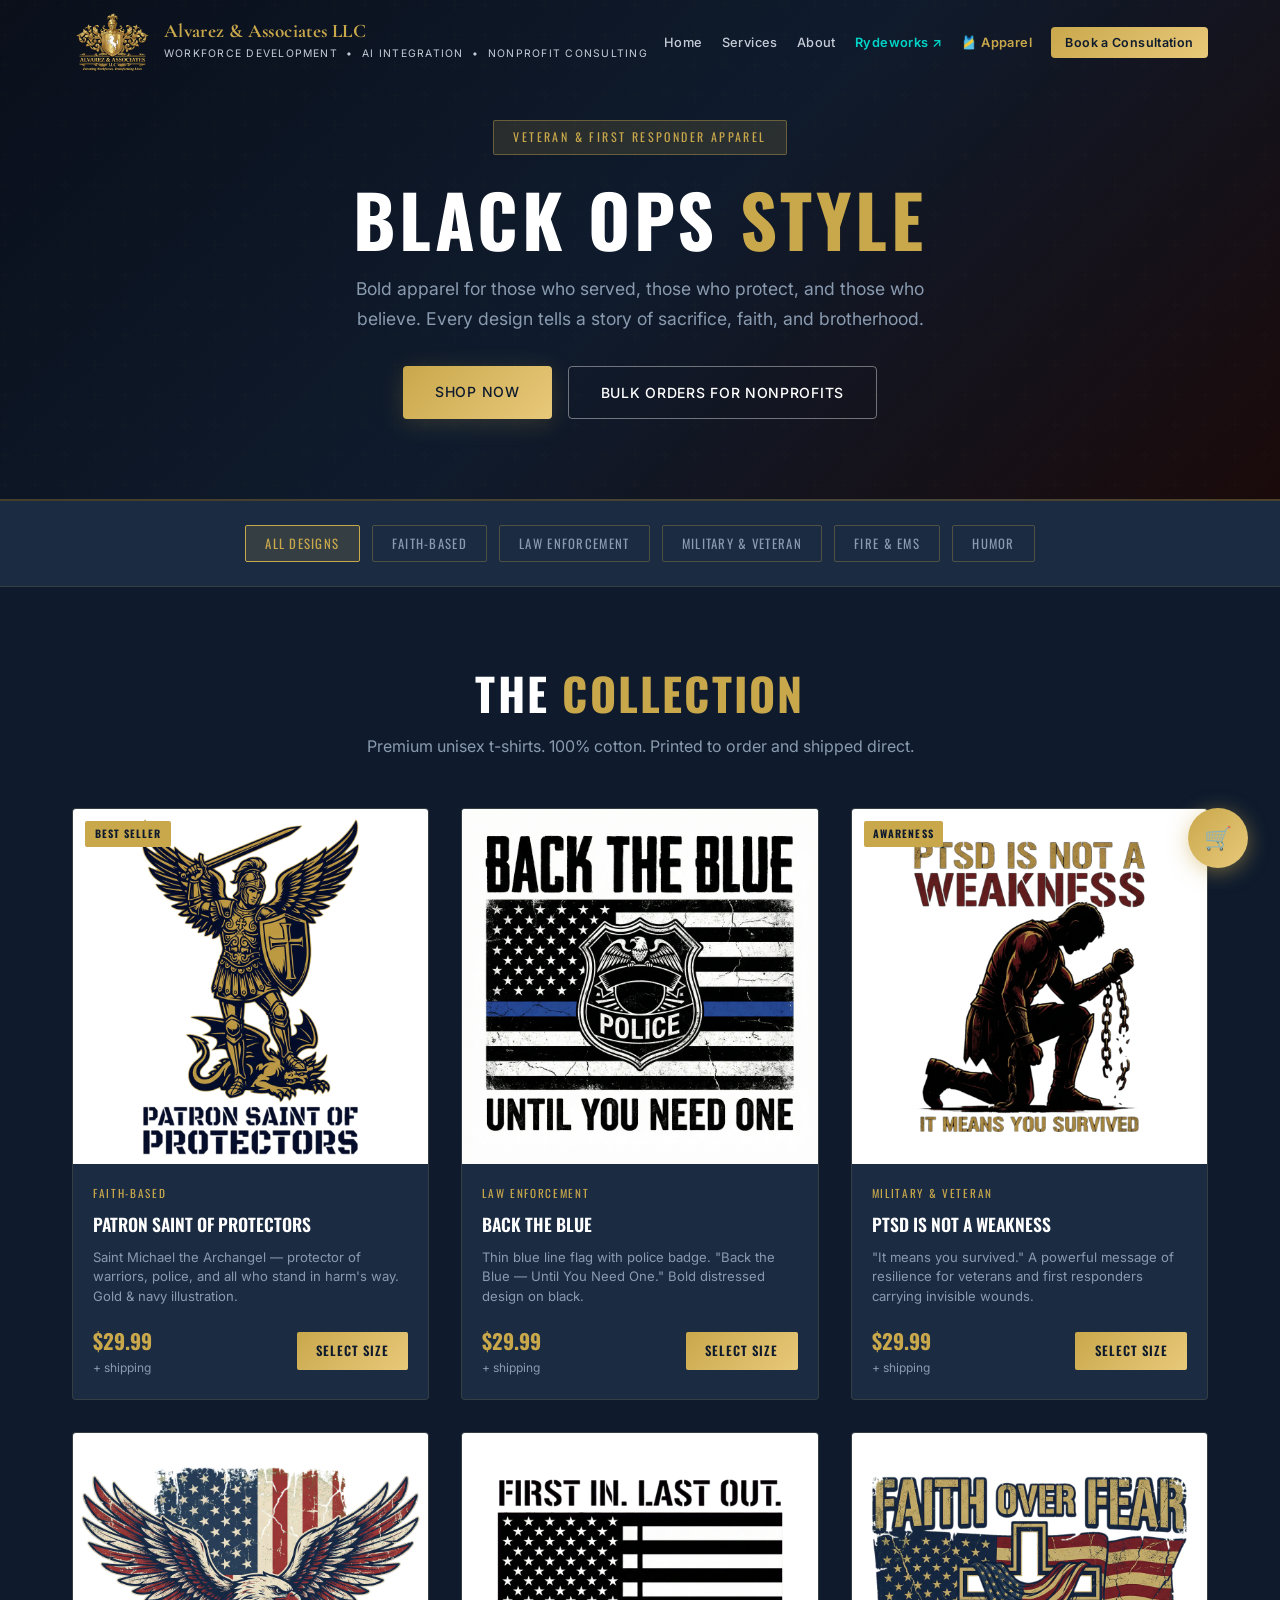
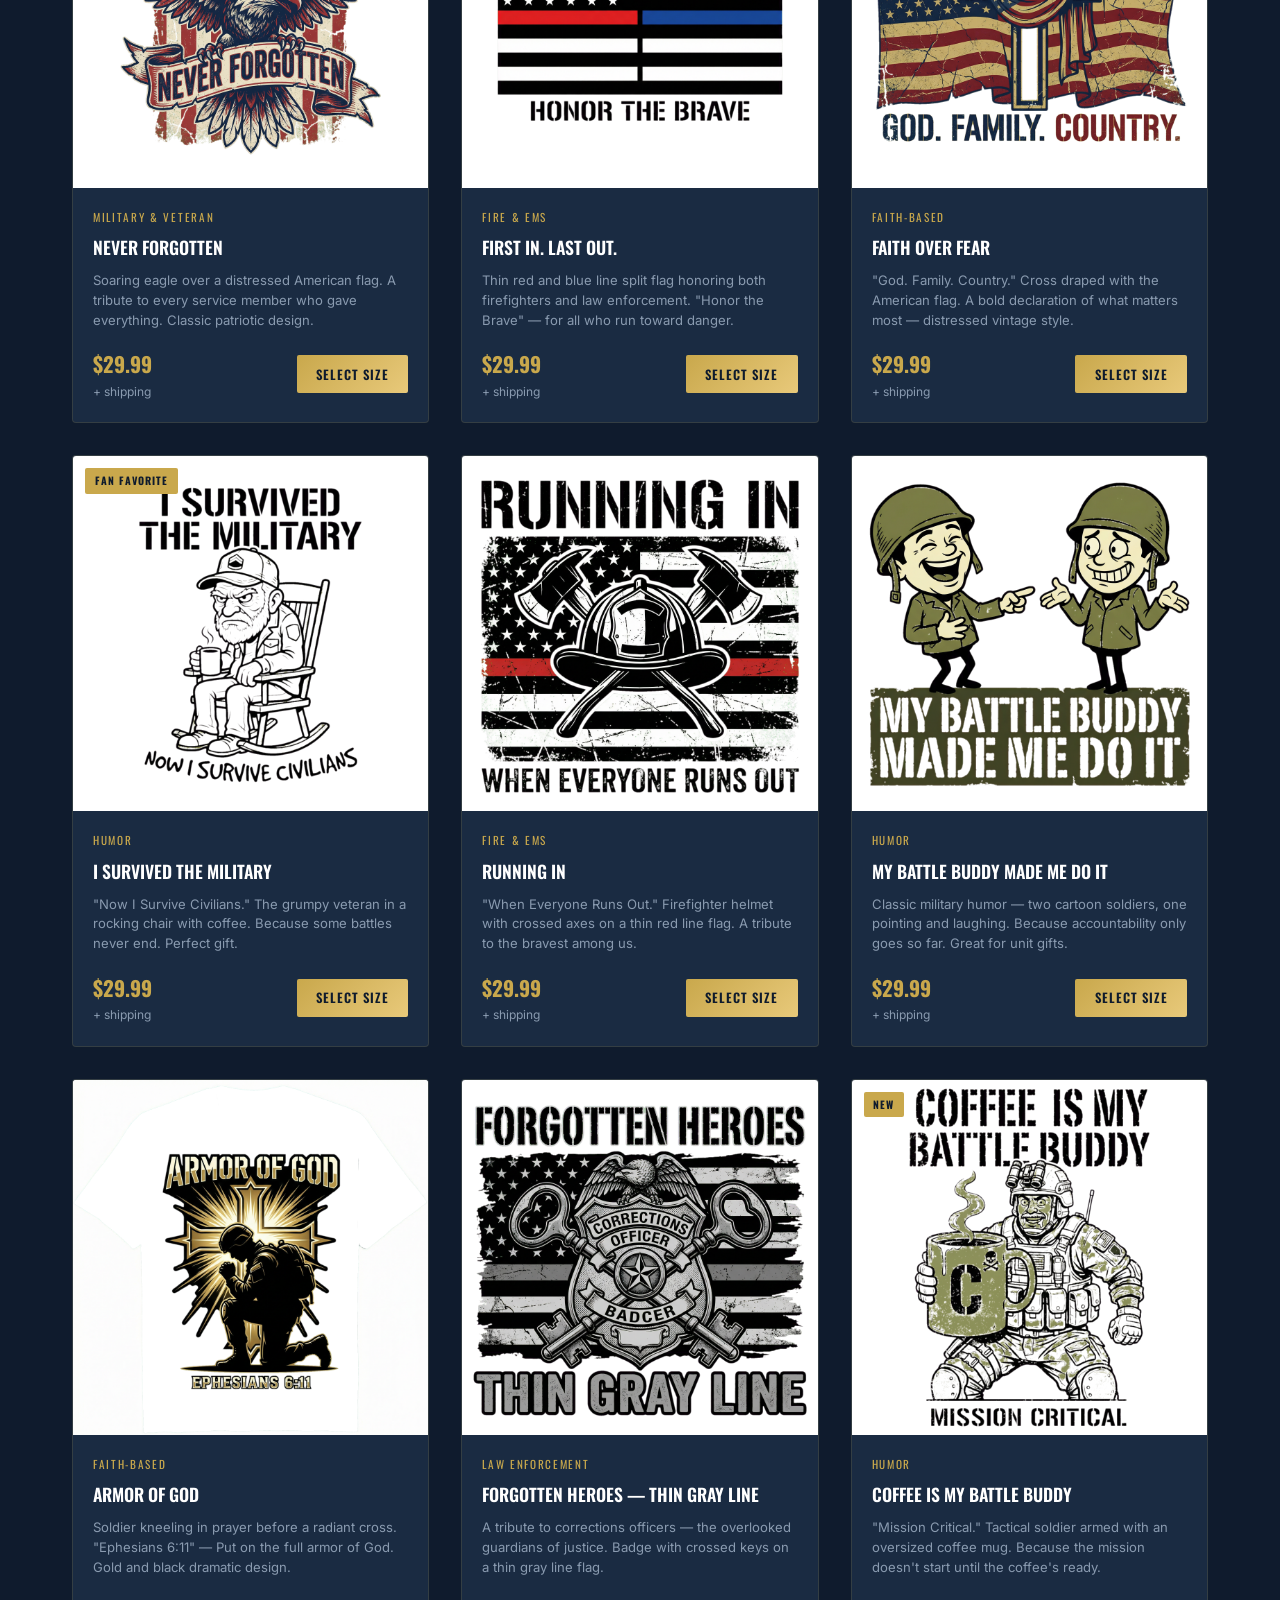
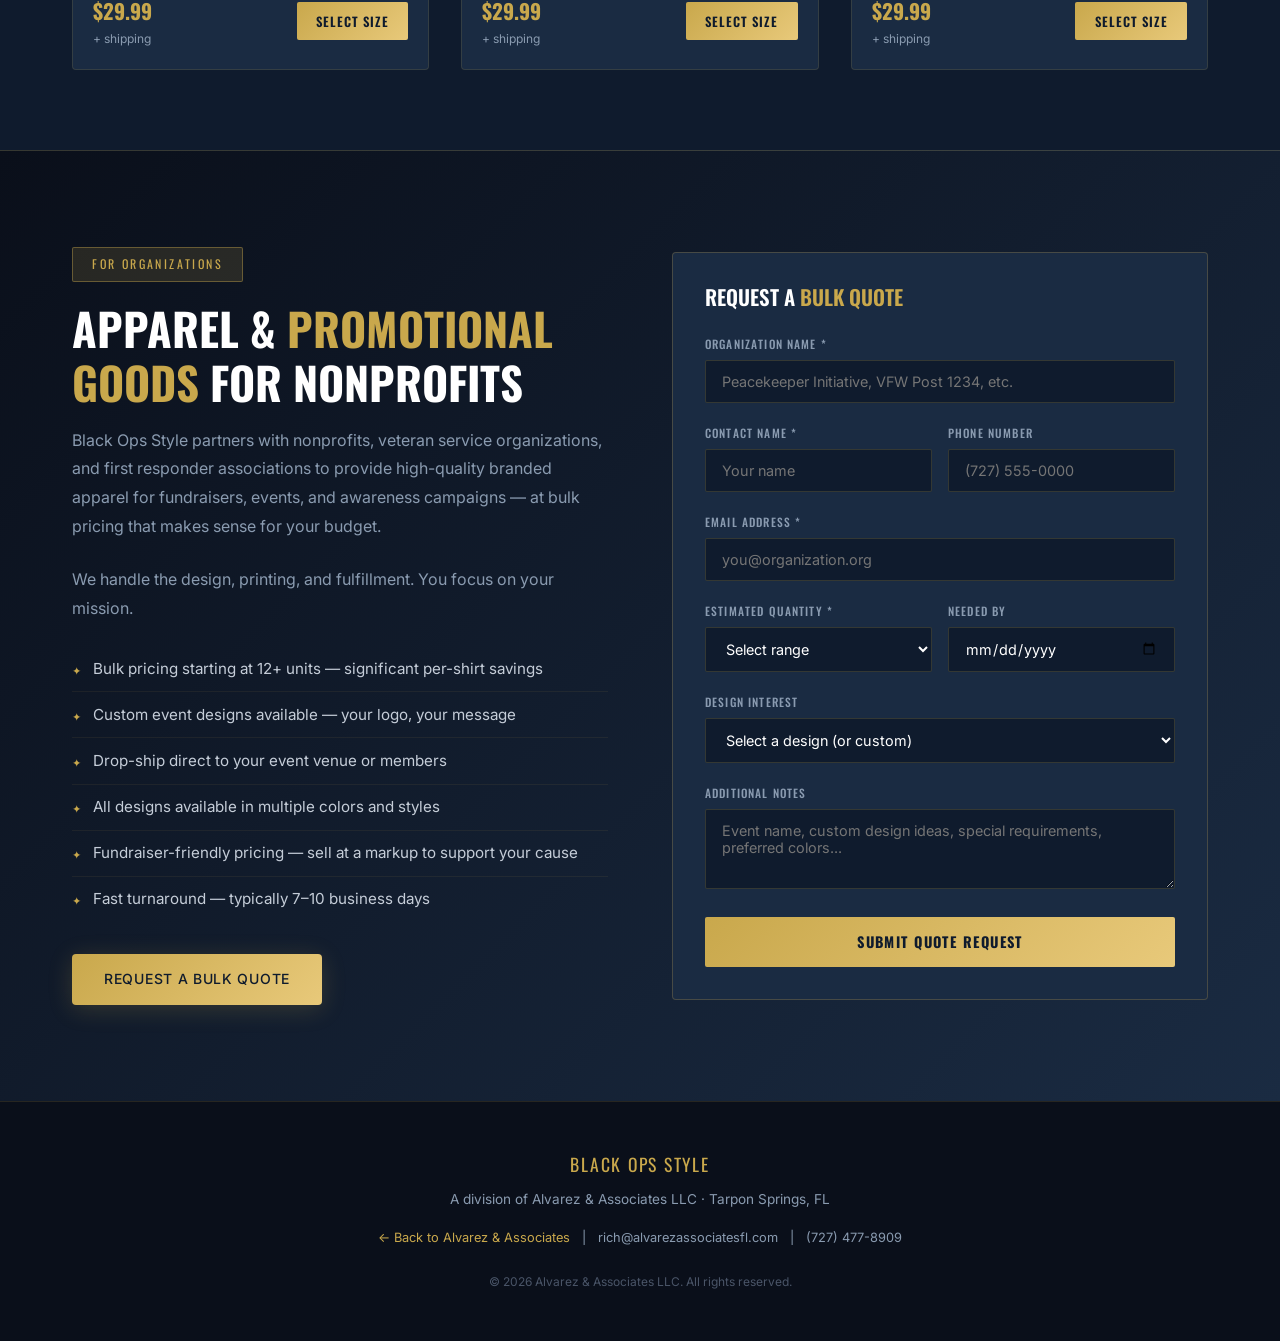
==== apparel.html @ 29aa1351 "Add Black Ops Style apparel store — 12 designs, product catalog, bulk quote form, cart & checkout" ====
<!DOCTYPE html>
<html lang="en">
<head>
  <meta charset="UTF-8" />
  <meta name="viewport" content="width=device-width, initial-scale=1.0" />
  <title>Black Ops Style | Veteran & First Responder Apparel | Alvarez & Associates</title>
  <meta name="description" content="Black Ops Style — premium veteran and first responder apparel. Patriotic t-shirts honoring military, police, firefighters, and corrections officers. Bulk orders for nonprofits and events." />
  <meta name="keywords" content="veteran apparel, first responder shirts, patriotic t-shirts, back the blue, thin blue line, St Michael, military humor, nonprofit bulk apparel, Florida" />
  <link rel="canonical" href="https://alvarezassociatesfl.com/apparel.html" />
  <link rel="preconnect" href="https://fonts.googleapis.com" />
  <link rel="preconnect" href="https://fonts.gstatic.com" crossorigin />
  <link href="https://fonts.googleapis.com/css2?family=Cormorant+Garamond:wght@400;500;600;700&family=Inter:wght@300;400;500;600&family=Oswald:wght@400;500;600;700&display=swap" rel="stylesheet" />
  <link rel="stylesheet" href="styles.css?v=12" />
  <style>
    /* ===========================
       BLACK OPS STYLE — PAGE STYLES
       =========================== */

    /* Tactical dark overlay for hero */
    .bos-hero {
      background: linear-gradient(135deg, #0a0f1a 0%, #0F1B2D 50%, #1a0a0a 100%);
      padding: 120px 0 80px;
      text-align: center;
      position: relative;
      overflow: hidden;
      border-bottom: 2px solid rgba(201,168,76,0.3);
    }
    .bos-hero::before {
      content: '';
      position: absolute;
      inset: 0;
      background: url("data:image/svg+xml,%3Csvg width='60' height='60' viewBox='0 0 60 60' xmlns='http://www.w3.org/2000/svg'%3E%3Cg fill='none' fill-rule='evenodd'%3E%3Cg fill='%23C9A84C' fill-opacity='0.03'%3E%3Cpath d='M36 34v-4h-2v4h-4v2h4v4h2v-4h4v-2h-4zm0-30V0h-2v4h-4v2h4v4h2V6h4V4h-4zM6 34v-4H4v4H0v2h4v4h2v-4h4v-2H6zM6 4V0H4v4H0v2h4v4h2V6h4V4H6z'/%3E%3C/g%3E%3C/g%3E%3C/svg%3E");
      opacity: 0.4;
    }
    .bos-hero-badge {
      display: inline-block;
      background: rgba(201,168,76,0.15);
      border: 1px solid rgba(201,168,76,0.4);
      color: #C9A84C;
      font-family: 'Oswald', sans-serif;
      font-size: 0.75rem;
      letter-spacing: 0.2em;
      text-transform: uppercase;
      padding: 0.4rem 1.2rem;
      border-radius: 2px;
      margin-bottom: 1.5rem;
    }
    .bos-hero h1 {
      font-family: 'Oswald', sans-serif;
      font-size: clamp(2.5rem, 6vw, 4.5rem);
      font-weight: 700;
      text-transform: uppercase;
      letter-spacing: 0.05em;
      color: #fff;
      line-height: 1.1;
      margin-bottom: 0.5rem;
    }
    .bos-hero h1 span { color: #C9A84C; }
    .bos-hero p {
      font-size: 1.1rem;
      color: #8A9BB0;
      max-width: 600px;
      margin: 1rem auto 2rem;
    }
    .bos-hero-ctas {
      display: flex;
      gap: 1rem;
      justify-content: center;
      flex-wrap: wrap;
    }

    /* Category filter tabs */
    .bos-filters {
      background: #1A2B42;
      padding: 1.5rem 0;
      border-bottom: 1px solid rgba(201,168,76,0.15);
      position: sticky;
      top: 70px;
      z-index: 100;
    }
    .bos-filters-inner {
      display: flex;
      gap: 0.75rem;
      justify-content: center;
      flex-wrap: wrap;
      padding: 0 1rem;
    }
    .filter-btn {
      background: transparent;
      border: 1px solid rgba(201,168,76,0.3);
      color: #8A9BB0;
      font-family: 'Oswald', sans-serif;
      font-size: 0.8rem;
      letter-spacing: 0.1em;
      text-transform: uppercase;
      padding: 0.5rem 1.2rem;
      border-radius: 2px;
      cursor: pointer;
      transition: all 0.2s;
    }
    .filter-btn:hover, .filter-btn.active {
      background: rgba(201,168,76,0.15);
      border-color: #C9A84C;
      color: #C9A84C;
    }

    /* Product grid */
    .bos-shop {
      padding: 5rem 0;
      background: #0F1B2D;
    }
    .bos-section-label {
      text-align: center;
      margin-bottom: 3rem;
    }
    .bos-section-label h2 {
      font-family: 'Oswald', sans-serif;
      font-size: clamp(1.8rem, 4vw, 2.8rem);
      font-weight: 700;
      text-transform: uppercase;
      letter-spacing: 0.05em;
      color: #fff;
    }
    .bos-section-label h2 span { color: #C9A84C; }
    .bos-section-label p { color: #8A9BB0; margin-top: 0.75rem; }

    .product-grid {
      display: grid;
      grid-template-columns: repeat(auto-fill, minmax(280px, 1fr));
      gap: 2rem;
    }
    .product-card {
      background: #1A2B42;
      border: 1px solid rgba(201,168,76,0.15);
      border-radius: 4px;
      overflow: hidden;
      transition: transform 0.3s, box-shadow 0.3s, border-color 0.3s;
      cursor: pointer;
    }
    .product-card:hover {
      transform: translateY(-6px);
      box-shadow: 0 12px 40px rgba(0,0,0,0.4);
      border-color: rgba(201,168,76,0.4);
    }
    .product-img-wrap {
      position: relative;
      background: #fff;
      aspect-ratio: 1/1;
      overflow: hidden;
    }
    .product-img-wrap img {
      width: 100%;
      height: 100%;
      object-fit: cover;
      transition: transform 0.4s;
    }
    .product-card:hover .product-img-wrap img {
      transform: scale(1.04);
    }
    .product-badge {
      position: absolute;
      top: 12px;
      left: 12px;
      background: #C9A84C;
      color: #0F1B2D;
      font-family: 'Oswald', sans-serif;
      font-size: 0.65rem;
      font-weight: 700;
      letter-spacing: 0.1em;
      text-transform: uppercase;
      padding: 0.25rem 0.6rem;
      border-radius: 2px;
    }
    .product-info {
      padding: 1.25rem;
    }
    .product-category {
      font-size: 0.7rem;
      font-family: 'Oswald', sans-serif;
      letter-spacing: 0.15em;
      text-transform: uppercase;
      color: #C9A84C;
      margin-bottom: 0.4rem;
    }
    .product-name {
      font-family: 'Oswald', sans-serif;
      font-size: 1.1rem;
      font-weight: 600;
      color: #fff;
      margin-bottom: 0.5rem;
      text-transform: uppercase;
    }
    .product-desc {
      font-size: 0.82rem;
      color: #8A9BB0;
      line-height: 1.5;
      margin-bottom: 1rem;
    }
    .product-footer {
      display: flex;
      align-items: center;
      justify-content: space-between;
      gap: 0.5rem;
    }
    .product-price {
      font-family: 'Oswald', sans-serif;
      font-size: 1.3rem;
      font-weight: 700;
      color: #C9A84C;
    }
    .product-price span {
      font-size: 0.75rem;
      color: #8A9BB0;
      font-weight: 400;
      display: block;
      font-family: 'Inter', sans-serif;
    }
    .btn-add {
      background: linear-gradient(135deg, #C9A84C, #E8C97A);
      color: #0F1B2D;
      border: none;
      font-family: 'Oswald', sans-serif;
      font-size: 0.8rem;
      font-weight: 600;
      letter-spacing: 0.08em;
      text-transform: uppercase;
      padding: 0.6rem 1.2rem;
      border-radius: 2px;
      cursor: pointer;
      transition: all 0.2s;
      white-space: nowrap;
    }
    .btn-add:hover {
      background: linear-gradient(135deg, #E8C97A, #C9A84C);
      transform: translateY(-1px);
    }

    /* Size selector modal */
    .modal-overlay {
      display: none;
      position: fixed;
      inset: 0;
      background: rgba(0,0,0,0.8);
      z-index: 1000;
      align-items: center;
      justify-content: center;
      padding: 1rem;
    }
    .modal-overlay.open { display: flex; }
    .modal {
      background: #1A2B42;
      border: 1px solid rgba(201,168,76,0.3);
      border-radius: 4px;
      padding: 2rem;
      max-width: 480px;
      width: 100%;
      position: relative;
    }
    .modal-close {
      position: absolute;
      top: 1rem; right: 1rem;
      background: none; border: none;
      color: #8A9BB0; font-size: 1.5rem;
      cursor: pointer; line-height: 1;
    }
    .modal-close:hover { color: #fff; }
    .modal h3 {
      font-family: 'Oswald', sans-serif;
      font-size: 1.3rem;
      text-transform: uppercase;
      color: #fff;
      margin-bottom: 0.25rem;
    }
    .modal-price { color: #C9A84C; font-family: 'Oswald', sans-serif; font-size: 1.1rem; margin-bottom: 1.5rem; }
    .modal label {
      display: block;
      font-size: 0.75rem;
      letter-spacing: 0.1em;
      text-transform: uppercase;
      color: #8A9BB0;
      margin-bottom: 0.5rem;
      font-family: 'Oswald', sans-serif;
    }
    .size-grid {
      display: grid;
      grid-template-columns: repeat(6, 1fr);
      gap: 0.5rem;
      margin-bottom: 1.25rem;
    }
    .size-btn {
      background: #0F1B2D;
      border: 1px solid rgba(201,168,76,0.3);
      color: #C5CDD8;
      font-family: 'Oswald', sans-serif;
      font-size: 0.8rem;
      padding: 0.5rem;
      border-radius: 2px;
      cursor: pointer;
      transition: all 0.2s;
      text-align: center;
    }
    .size-btn:hover, .size-btn.selected {
      background: rgba(201,168,76,0.2);
      border-color: #C9A84C;
      color: #C9A84C;
    }
    .qty-row {
      display: flex;
      align-items: center;
      gap: 0.75rem;
      margin-bottom: 1.5rem;
    }
    .qty-btn {
      background: #0F1B2D;
      border: 1px solid rgba(201,168,76,0.3);
      color: #fff;
      width: 36px; height: 36px;
      border-radius: 2px;
      font-size: 1.2rem;
      cursor: pointer;
      display: flex; align-items: center; justify-content: center;
    }
    .qty-display {
      font-family: 'Oswald', sans-serif;
      font-size: 1.1rem;
      color: #fff;
      min-width: 2rem;
      text-align: center;
    }
    .btn-confirm {
      width: 100%;
      background: linear-gradient(135deg, #C9A84C, #E8C97A);
      color: #0F1B2D;
      border: none;
      font-family: 'Oswald', sans-serif;
      font-size: 0.9rem;
      font-weight: 700;
      letter-spacing: 0.1em;
      text-transform: uppercase;
      padding: 0.9rem;
      border-radius: 2px;
      cursor: pointer;
      transition: all 0.2s;
    }
    .btn-confirm:hover { opacity: 0.9; transform: translateY(-1px); }

    /* Cart drawer */
    .cart-fab {
      position: fixed;
      bottom: 2rem;
      right: 2rem;
      background: linear-gradient(135deg, #C9A84C, #E8C97A);
      color: #0F1B2D;
      border: none;
      border-radius: 50%;
      width: 60px; height: 60px;
      font-size: 1.4rem;
      cursor: pointer;
      box-shadow: 0 4px 20px rgba(201,168,76,0.5);
      z-index: 500;
      display: flex; align-items: center; justify-content: center;
      transition: transform 0.2s;
    }
    .cart-fab:hover { transform: scale(1.1); }
    .cart-count {
      position: absolute;
      top: -4px; right: -4px;
      background: #e74c3c;
      color: #fff;
      border-radius: 50%;
      width: 22px; height: 22px;
      font-size: 0.7rem;
      font-weight: 700;
      display: flex; align-items: center; justify-content: center;
      display: none;
    }
    .cart-drawer {
      position: fixed;
      top: 0; right: -420px;
      width: 400px;
      height: 100vh;
      background: #1A2B42;
      border-left: 1px solid rgba(201,168,76,0.3);
      z-index: 600;
      transition: right 0.3s ease;
      display: flex;
      flex-direction: column;
      overflow: hidden;
    }
    .cart-drawer.open { right: 0; }
    .cart-header {
      padding: 1.5rem;
      border-bottom: 1px solid rgba(201,168,76,0.2);
      display: flex;
      align-items: center;
      justify-content: space-between;
    }
    .cart-header h3 {
      font-family: 'Oswald', sans-serif;
      font-size: 1.2rem;
      text-transform: uppercase;
      color: #fff;
    }
    .cart-close {
      background: none; border: none;
      color: #8A9BB0; font-size: 1.5rem;
      cursor: pointer;
    }
    .cart-close:hover { color: #fff; }
    .cart-items { flex: 1; overflow-y: auto; padding: 1rem 1.5rem; }
    .cart-empty { text-align: center; color: #8A9BB0; padding: 3rem 0; }
    .cart-item {
      display: flex;
      gap: 1rem;
      padding: 1rem 0;
      border-bottom: 1px solid rgba(201,168,76,0.1);
    }
    .cart-item img { width: 70px; height: 70px; object-fit: cover; border-radius: 2px; background: #fff; }
    .cart-item-info { flex: 1; }
    .cart-item-name { font-family: 'Oswald', sans-serif; font-size: 0.9rem; text-transform: uppercase; color: #fff; }
    .cart-item-meta { font-size: 0.78rem; color: #8A9BB0; margin: 0.2rem 0; }
    .cart-item-price { font-family: 'Oswald', sans-serif; color: #C9A84C; font-size: 0.95rem; }
    .cart-item-remove { background: none; border: none; color: #8A9BB0; cursor: pointer; font-size: 1rem; align-self: flex-start; }
    .cart-item-remove:hover { color: #e74c3c; }
    .cart-footer {
      padding: 1.5rem;
      border-top: 1px solid rgba(201,168,76,0.2);
    }
    .cart-total {
      display: flex;
      justify-content: space-between;
      align-items: center;
      margin-bottom: 1rem;
    }
    .cart-total span:first-child { font-family: 'Oswald', sans-serif; text-transform: uppercase; letter-spacing: 0.1em; color: #8A9BB0; }
    .cart-total-price { font-family: 'Oswald', sans-serif; font-size: 1.4rem; color: #C9A84C; font-weight: 700; }
    .btn-checkout {
      width: 100%;
      background: linear-gradient(135deg, #C9A84C, #E8C97A);
      color: #0F1B2D;
      border: none;
      font-family: 'Oswald', sans-serif;
      font-size: 0.9rem;
      font-weight: 700;
      letter-spacing: 0.1em;
      text-transform: uppercase;
      padding: 1rem;
      border-radius: 2px;
      cursor: pointer;
      margin-bottom: 0.75rem;
      transition: opacity 0.2s;
    }
    .btn-checkout:hover { opacity: 0.9; }
    .cart-note { font-size: 0.75rem; color: #8A9BB0; text-align: center; }

    /* Checkout form */
    .checkout-section {
      display: none;
      padding: 5rem 0;
      background: #0a1220;
    }
    .checkout-section.visible { display: block; }
    .checkout-form {
      max-width: 600px;
      margin: 0 auto;
      background: #1A2B42;
      border: 1px solid rgba(201,168,76,0.2);
      border-radius: 4px;
      padding: 2.5rem;
    }
    .checkout-form h2 {
      font-family: 'Oswald', sans-serif;
      font-size: 1.8rem;
      text-transform: uppercase;
      color: #fff;
      margin-bottom: 2rem;
    }
    .form-row {
      display: grid;
      grid-template-columns: 1fr 1fr;
      gap: 1rem;
    }
    .form-group {
      margin-bottom: 1.25rem;
    }
    .form-group label {
      display: block;
      font-size: 0.75rem;
      letter-spacing: 0.1em;
      text-transform: uppercase;
      color: #8A9BB0;
      margin-bottom: 0.4rem;
      font-family: 'Oswald', sans-serif;
    }
    .form-group input, .form-group select, .form-group textarea {
      width: 100%;
      background: #0F1B2D;
      border: 1px solid rgba(201,168,76,0.25);
      color: #fff;
      padding: 0.75rem 1rem;
      border-radius: 2px;
      font-family: 'Inter', sans-serif;
      font-size: 0.9rem;
      transition: border-color 0.2s;
    }
    .form-group input:focus, .form-group select:focus, .form-group textarea:focus {
      outline: none;
      border-color: #C9A84C;
    }
    .form-group textarea { resize: vertical; min-height: 80px; }
    .checkout-order-summary {
      background: #0F1B2D;
      border: 1px solid rgba(201,168,76,0.15);
      border-radius: 2px;
      padding: 1.25rem;
      margin-bottom: 1.5rem;
    }
    .checkout-order-summary h4 {
      font-family: 'Oswald', sans-serif;
      text-transform: uppercase;
      letter-spacing: 0.1em;
      color: #C9A84C;
      font-size: 0.85rem;
      margin-bottom: 1rem;
    }
    .summary-item {
      display: flex;
      justify-content: space-between;
      font-size: 0.85rem;
      color: #C5CDD8;
      padding: 0.3rem 0;
    }
    .summary-total {
      border-top: 1px solid rgba(201,168,76,0.2);
      margin-top: 0.75rem;
      padding-top: 0.75rem;
      font-family: 'Oswald', sans-serif;
      font-size: 1.1rem;
      color: #C9A84C;
    }
    .payment-note {
      background: rgba(201,168,76,0.08);
      border: 1px solid rgba(201,168,76,0.2);
      border-radius: 2px;
      padding: 1rem;
      font-size: 0.82rem;
      color: #C5CDD8;
      margin-bottom: 1.5rem;
      line-height: 1.6;
    }
    .payment-note strong { color: #C9A84C; }

    /* Nonprofit bulk section */
    .bos-nonprofit {
      padding: 6rem 0;
      background: linear-gradient(135deg, #0a0f1a 0%, #1A2B42 100%);
      border-top: 1px solid rgba(201,168,76,0.2);
    }
    .nonprofit-grid {
      display: grid;
      grid-template-columns: 1fr 1fr;
      gap: 4rem;
      align-items: center;
    }
    .nonprofit-content h2 {
      font-family: 'Oswald', sans-serif;
      font-size: clamp(1.8rem, 3.5vw, 2.8rem);
      font-weight: 700;
      text-transform: uppercase;
      color: #fff;
      margin-bottom: 1rem;
    }
    .nonprofit-content h2 span { color: #C9A84C; }
    .nonprofit-content p { color: #8A9BB0; margin-bottom: 1.5rem; line-height: 1.8; }
    .nonprofit-features {
      list-style: none;
      margin-bottom: 2rem;
    }
    .nonprofit-features li {
      display: flex;
      align-items: flex-start;
      gap: 0.75rem;
      padding: 0.6rem 0;
      color: #C5CDD8;
      font-size: 0.95rem;
      border-bottom: 1px solid rgba(201,168,76,0.08);
    }
    .nonprofit-features li:last-child { border-bottom: none; }
    .nonprofit-features li::before {
      content: '✦';
      color: #C9A84C;
      font-size: 0.7rem;
      margin-top: 0.35rem;
      flex-shrink: 0;
    }
    .quote-form {
      background: #1A2B42;
      border: 1px solid rgba(201,168,76,0.25);
      border-radius: 4px;
      padding: 2rem;
    }
    .quote-form h3 {
      font-family: 'Oswald', sans-serif;
      font-size: 1.3rem;
      text-transform: uppercase;
      color: #fff;
      margin-bottom: 1.5rem;
    }
    .quote-form .form-group input,
    .quote-form .form-group select,
    .quote-form .form-group textarea {
      background: #0F1B2D;
      border: 1px solid rgba(201,168,76,0.2);
      color: #fff;
      padding: 0.75rem 1rem;
      width: 100%;
      border-radius: 2px;
      font-family: 'Inter', sans-serif;
      font-size: 0.9rem;
    }
    .quote-form .form-group input:focus,
    .quote-form .form-group select:focus,
    .quote-form .form-group textarea:focus {
      outline: none;
      border-color: #C9A84C;
    }
    .quote-form .form-group label {
      display: block;
      font-size: 0.72rem;
      letter-spacing: 0.1em;
      text-transform: uppercase;
      color: #8A9BB0;
      margin-bottom: 0.4rem;
      font-family: 'Oswald', sans-serif;
    }

    /* Toast */
    .toast {
      position: fixed;
      bottom: 6rem;
      right: 2rem;
      background: #1A2B42;
      border: 1px solid #C9A84C;
      color: #fff;
      padding: 1rem 1.5rem;
      border-radius: 4px;
      font-size: 0.9rem;
      z-index: 700;
      transform: translateY(100px);
      opacity: 0;
      transition: all 0.3s;
      max-width: 300px;
    }
    .toast.show { transform: translateY(0); opacity: 1; }
    .toast strong { color: #C9A84C; display: block; margin-bottom: 0.2rem; }

    /* Success screen */
    .order-success {
      display: none;
      text-align: center;
      padding: 5rem 0;
    }
    .order-success.visible { display: block; }
    .success-icon { font-size: 4rem; margin-bottom: 1rem; }
    .order-success h2 {
      font-family: 'Oswald', sans-serif;
      font-size: 2rem;
      text-transform: uppercase;
      color: #C9A84C;
      margin-bottom: 1rem;
    }
    .order-success p { color: #8A9BB0; max-width: 500px; margin: 0 auto 2rem; }

    @media (max-width: 768px) {
      .nonprofit-grid { grid-template-columns: 1fr; gap: 2rem; }
      .form-row { grid-template-columns: 1fr; }
      .cart-drawer { width: 100%; right: -100%; }
      .product-grid { grid-template-columns: repeat(auto-fill, minmax(240px, 1fr)); }
    }
  </style>
</head>
<body>

  <!-- NAVIGATION (same as main site) -->
  <nav class="navbar" id="navbar">
    <div class="nav-container">
      <a href="index.html" class="nav-logo">
        <img src="AlvarezandAssoc.GoldLogoTransparent.png" alt="Alvarez & Associates LLC" class="logo-crest" />
        <div class="logo-text">
          <span class="logo-name">Alvarez &amp; Associates LLC</span>
          <span class="logo-sub">Workforce Development &nbsp;&bull;&nbsp; AI Integration &nbsp;&bull;&nbsp; Nonprofit Consulting</span>
        </div>
      </a>
      <button class="nav-toggle" id="navToggle" aria-label="Toggle navigation">
        <span></span><span></span><span></span>
      </button>
      <ul class="nav-links" id="navLinks">
        <li><a href="index.html">Home</a></li>
        <li><a href="index.html#services">Services</a></li>
        <li><a href="index.html#about">About</a></li>
        <li><a href="https://rydeworks.com" target="_blank" style="color:#00D4C8;font-weight:600;white-space:nowrap">Rydeworks ↗</a></li>
        <li><a href="apparel.html" style="color:#C9A84C;font-weight:600;white-space:nowrap">🎽 Apparel</a></li>
        <li><a href="https://cal.com/rich-alvarez-x7b4oz/free-discovery-call" target="_blank" class="nav-cta" style="white-space:nowrap">Book a Consultation</a></li>
      </ul>
    </div>
  </nav>

  <!-- HERO -->
  <section class="bos-hero">
    <div class="container" style="position:relative;z-index:1">
      <div class="bos-hero-badge">Veteran &amp; First Responder Apparel</div>
      <h1>Black Ops <span>Style</span></h1>
      <p>Bold apparel for those who served, those who protect, and those who believe. Every design tells a story of sacrifice, faith, and brotherhood.</p>
      <div class="bos-hero-ctas">
        <a href="#shop" class="btn btn-gold">Shop Now</a>
        <a href="#nonprofit" class="btn btn-outline">Bulk Orders for Nonprofits</a>
      </div>
    </div>
  </section>

  <!-- CATEGORY FILTERS -->
  <div class="bos-filters">
    <div class="bos-filters-inner">
      <button class="filter-btn active" data-filter="all">All Designs</button>
      <button class="filter-btn" data-filter="faith">Faith-Based</button>
      <button class="filter-btn" data-filter="law-enforcement">Law Enforcement</button>
      <button class="filter-btn" data-filter="military">Military &amp; Veteran</button>
      <button class="filter-btn" data-filter="fire">Fire &amp; EMS</button>
      <button class="filter-btn" data-filter="humor">Humor</button>
    </div>
  </div>

  <!-- SHOP -->
  <section class="bos-shop" id="shop">
    <div class="container">
      <div class="bos-section-label">
        <h2>The <span>Collection</span></h2>
        <p>Premium unisex t-shirts. 100% cotton. Printed to order and shipped direct.</p>
      </div>
      <div class="product-grid" id="productGrid">

        <!-- Product 1: St. Michael -->
        <div class="product-card" data-category="faith">
          <div class="product-img-wrap">
            <img src="apparel-images/st-michael.png" alt="Patron Saint of Protectors Shirt" loading="lazy" />
            <span class="product-badge">Best Seller</span>
          </div>
          <div class="product-info">
            <div class="product-category">Faith-Based</div>
            <div class="product-name">Patron Saint of Protectors</div>
            <div class="product-desc">Saint Michael the Archangel — protector of warriors, police, and all who stand in harm's way. Gold &amp; navy illustration.</div>
            <div class="product-footer">
              <div class="product-price">$29.99 <span>+ shipping</span></div>
              <button class="btn-add" onclick="openModal('Patron Saint of Protectors', 29.99, 'apparel-images/st-michael.png')">Select Size</button>
            </div>
          </div>
        </div>

        <!-- Product 2: Back the Blue -->
        <div class="product-card" data-category="law-enforcement">
          <div class="product-img-wrap">
            <img src="apparel-images/back-the-blue.png" alt="Back the Blue Shirt" loading="lazy" />
          </div>
          <div class="product-info">
            <div class="product-category">Law Enforcement</div>
            <div class="product-name">Back the Blue</div>
            <div class="product-desc">Thin blue line flag with police badge. "Back the Blue — Until You Need One." Bold distressed design on black.</div>
            <div class="product-footer">
              <div class="product-price">$29.99 <span>+ shipping</span></div>
              <button class="btn-add" onclick="openModal('Back the Blue', 29.99, 'apparel-images/back-the-blue.png')">Select Size</button>
            </div>
          </div>
        </div>

        <!-- Product 3: PTSD -->
        <div class="product-card" data-category="military">
          <div class="product-img-wrap">
            <img src="apparel-images/ptsd-strength.png" alt="PTSD Is Not a Weakness Shirt" loading="lazy" />
            <span class="product-badge">Awareness</span>
          </div>
          <div class="product-info">
            <div class="product-category">Military &amp; Veteran</div>
            <div class="product-name">PTSD Is Not a Weakness</div>
            <div class="product-desc">"It means you survived." A powerful message of resilience for veterans and first responders carrying invisible wounds.</div>
            <div class="product-footer">
              <div class="product-price">$29.99 <span>+ shipping</span></div>
              <button class="btn-add" onclick="openModal('PTSD Is Not a Weakness', 29.99, 'apparel-images/ptsd-strength.png')">Select Size</button>
            </div>
          </div>
        </div>

        <!-- Product 4: Never Forgotten -->
        <div class="product-card" data-category="military">
          <div class="product-img-wrap">
            <img src="apparel-images/never-forgotten.png" alt="Never Forgotten Veteran Shirt" loading="lazy" />
          </div>
          <div class="product-info">
            <div class="product-category">Military &amp; Veteran</div>
            <div class="product-name">Never Forgotten</div>
            <div class="product-desc">Soaring eagle over a distressed American flag. A tribute to every service member who gave everything. Classic patriotic design.</div>
            <div class="product-footer">
              <div class="product-price">$29.99 <span>+ shipping</span></div>
              <button class="btn-add" onclick="openModal('Never Forgotten', 29.99, 'apparel-images/never-forgotten.png')">Select Size</button>
            </div>
          </div>
        </div>

        <!-- Product 5: First In Last Out -->
        <div class="product-card" data-category="fire">
          <div class="product-img-wrap">
            <img src="apparel-images/first-responder.png" alt="First In Last Out First Responder Shirt" loading="lazy" />
          </div>
          <div class="product-info">
            <div class="product-category">Fire &amp; EMS</div>
            <div class="product-name">First In. Last Out.</div>
            <div class="product-desc">Thin red and blue line split flag honoring both firefighters and law enforcement. "Honor the Brave" — for all who run toward danger.</div>
            <div class="product-footer">
              <div class="product-price">$29.99 <span>+ shipping</span></div>
              <button class="btn-add" onclick="openModal('First In. Last Out.', 29.99, 'apparel-images/first-responder.png')">Select Size</button>
            </div>
          </div>
        </div>

        <!-- Product 6: Faith Over Fear -->
        <div class="product-card" data-category="faith">
          <div class="product-img-wrap">
            <img src="apparel-images/god-guns-glory.png" alt="Faith Over Fear Shirt" loading="lazy" />
          </div>
          <div class="product-info">
            <div class="product-category">Faith-Based</div>
            <div class="product-name">Faith Over Fear</div>
            <div class="product-desc">"God. Family. Country." Cross draped with the American flag. A bold declaration of what matters most — distressed vintage style.</div>
            <div class="product-footer">
              <div class="product-price">$29.99 <span>+ shipping</span></div>
              <button class="btn-add" onclick="openModal('Faith Over Fear', 29.99, 'apparel-images/god-guns-glory.png')">Select Size</button>
            </div>
          </div>
        </div>

        <!-- Product 7: Survived the Military -->
        <div class="product-card" data-category="humor">
          <div class="product-img-wrap">
            <img src="apparel-images/veteran-humor.png" alt="I Survived the Military Funny Shirt" loading="lazy" />
            <span class="product-badge">Fan Favorite</span>
          </div>
          <div class="product-info">
            <div class="product-category">Humor</div>
            <div class="product-name">I Survived the Military</div>
            <div class="product-desc">"Now I Survive Civilians." The grumpy veteran in a rocking chair with coffee. Because some battles never end. Perfect gift.</div>
            <div class="product-footer">
              <div class="product-price">$29.99 <span>+ shipping</span></div>
              <button class="btn-add" onclick="openModal('I Survived the Military', 29.99, 'apparel-images/veteran-humor.png')">Select Size</button>
            </div>
          </div>
        </div>

        <!-- Product 8: Running In -->
        <div class="product-card" data-category="fire">
          <div class="product-img-wrap">
            <img src="apparel-images/thin-red-line.png" alt="Running In Firefighter Shirt" loading="lazy" />
          </div>
          <div class="product-info">
            <div class="product-category">Fire &amp; EMS</div>
            <div class="product-name">Running In</div>
            <div class="product-desc">"When Everyone Runs Out." Firefighter helmet with crossed axes on a thin red line flag. A tribute to the bravest among us.</div>
            <div class="product-footer">
              <div class="product-price">$29.99 <span>+ shipping</span></div>
              <button class="btn-add" onclick="openModal('Running In', 29.99, 'apparel-images/thin-red-line.png')">Select Size</button>
            </div>
          </div>
        </div>

        <!-- Product 9: Battle Buddy -->
        <div class="product-card" data-category="humor">
          <div class="product-img-wrap">
            <img src="apparel-images/battle-buddy.png" alt="My Battle Buddy Made Me Do It Shirt" loading="lazy" />
          </div>
          <div class="product-info">
            <div class="product-category">Humor</div>
            <div class="product-name">My Battle Buddy Made Me Do It</div>
            <div class="product-desc">Classic military humor — two cartoon soldiers, one pointing and laughing. Because accountability only goes so far. Great for unit gifts.</div>
            <div class="product-footer">
              <div class="product-price">$29.99 <span>+ shipping</span></div>
              <button class="btn-add" onclick="openModal('My Battle Buddy Made Me Do It', 29.99, 'apparel-images/battle-buddy.png')">Select Size</button>
            </div>
          </div>
        </div>

        <!-- Product 10: Armor of God -->
        <div class="product-card" data-category="faith">
          <div class="product-img-wrap">
            <img src="apparel-images/warrior-faith.png" alt="Armor of God Shirt" loading="lazy" />
          </div>
          <div class="product-info">
            <div class="product-category">Faith-Based</div>
            <div class="product-name">Armor of God</div>
            <div class="product-desc">Soldier kneeling in prayer before a radiant cross. "Ephesians 6:11" — Put on the full armor of God. Gold and black dramatic design.</div>
            <div class="product-footer">
              <div class="product-price">$29.99 <span>+ shipping</span></div>
              <button class="btn-add" onclick="openModal('Armor of God', 29.99, 'apparel-images/warrior-faith.png')">Select Size</button>
            </div>
          </div>
        </div>

        <!-- Product 11: Thin Gray Line -->
        <div class="product-card" data-category="law-enforcement">
          <div class="product-img-wrap">
            <img src="apparel-images/corrections-officer.png" alt="Forgotten Heroes Corrections Officer Shirt" loading="lazy" />
          </div>
          <div class="product-info">
            <div class="product-category">Law Enforcement</div>
            <div class="product-name">Forgotten Heroes — Thin Gray Line</div>
            <div class="product-desc">A tribute to corrections officers — the overlooked guardians of justice. Badge with crossed keys on a thin gray line flag.</div>
            <div class="product-footer">
              <div class="product-price">$29.99 <span>+ shipping</span></div>
              <button class="btn-add" onclick="openModal('Forgotten Heroes — Thin Gray Line', 29.99, 'apparel-images/corrections-officer.png')">Select Size</button>
            </div>
          </div>
        </div>

        <!-- Product 12: Coffee is My Battle Buddy -->
        <div class="product-card" data-category="humor">
          <div class="product-img-wrap">
            <img src="apparel-images/coffee-is-ops.png" alt="Coffee Is My Battle Buddy Shirt" loading="lazy" />
            <span class="product-badge">New</span>
          </div>
          <div class="product-info">
            <div class="product-category">Humor</div>
            <div class="product-name">Coffee Is My Battle Buddy</div>
            <div class="product-desc">"Mission Critical." Tactical soldier armed with an oversized coffee mug. Because the mission doesn't start until the coffee's ready.</div>
            <div class="product-footer">
              <div class="product-price">$29.99 <span>+ shipping</span></div>
              <button class="btn-add" onclick="openModal('Coffee Is My Battle Buddy', 29.99, 'apparel-images/coffee-is-ops.png')">Select Size</button>
            </div>
          </div>
        </div>

      </div>
    </div>
  </section>

  <!-- NONPROFIT BULK ORDER SECTION -->
  <section class="bos-nonprofit" id="nonprofit">
    <div class="container">
      <div class="nonprofit-grid">
        <div class="nonprofit-content">
          <div class="bos-hero-badge" style="margin-bottom:1.25rem">For Organizations</div>
          <h2>Apparel &amp; <span>Promotional Goods</span> for Nonprofits</h2>
          <p>Black Ops Style partners with nonprofits, veteran service organizations, and first responder associations to provide high-quality branded apparel for fundraisers, events, and awareness campaigns — at bulk pricing that makes sense for your budget.</p>
          <p>We handle the design, printing, and fulfillment. You focus on your mission.</p>
          <ul class="nonprofit-features">
            <li>Bulk pricing starting at 12+ units — significant per-shirt savings</li>
            <li>Custom event designs available — your logo, your message</li>
            <li>Drop-ship direct to your event venue or members</li>
            <li>All designs available in multiple colors and styles</li>
            <li>Fundraiser-friendly pricing — sell at a markup to support your cause</li>
            <li>Fast turnaround — typically 7–10 business days</li>
          </ul>
          <a href="#quote-form" class="btn btn-gold">Request a Bulk Quote</a>
        </div>
        <div class="quote-form" id="quote-form">
          <h3>Request a <span style="color:#C9A84C">Bulk Quote</span></h3>
          <form id="bulkQuoteForm" onsubmit="submitBulkQuote(event)">
            <div class="form-group">
              <label>Organization Name *</label>
              <input type="text" name="org" required placeholder="Peacekeeper Initiative, VFW Post 1234, etc." />
            </div>
            <div class="form-row">
              <div class="form-group">
                <label>Contact Name *</label>
                <input type="text" name="contact" required placeholder="Your name" />
              </div>
              <div class="form-group">
                <label>Phone Number</label>
                <input type="tel" name="phone" placeholder="(727) 555-0000" />
              </div>
            </div>
            <div class="form-group">
              <label>Email Address *</label>
              <input type="email" name="email" required placeholder="you@organization.org" />
            </div>
            <div class="form-row">
              <div class="form-group">
                <label>Estimated Quantity *</label>
                <select name="qty" required>
                  <option value="">Select range</option>
                  <option value="12-24">12–24 shirts</option>
                  <option value="25-49">25–49 shirts</option>
                  <option value="50-99">50–99 shirts</option>
                  <option value="100-249">100–249 shirts</option>
                  <option value="250+">250+ shirts</option>
                </select>
              </div>
              <div class="form-group">
                <label>Needed By</label>
                <input type="date" name="date" />
              </div>
            </div>
            <div class="form-group">
              <label>Design Interest</label>
              <select name="design">
                <option value="">Select a design (or custom)</option>
                <option>Patron Saint of Protectors</option>
                <option>Back the Blue</option>
                <option>PTSD Is Not a Weakness</option>
                <option>Never Forgotten</option>
                <option>First In. Last Out.</option>
                <option>Faith Over Fear</option>
                <option>Armor of God</option>
                <option>Forgotten Heroes — Thin Gray Line</option>
                <option>Running In</option>
                <option>Custom Design (describe below)</option>
                <option>Multiple Designs — see notes</option>
              </select>
            </div>
            <div class="form-group">
              <label>Additional Notes</label>
              <textarea name="notes" placeholder="Event name, custom design ideas, special requirements, preferred colors..."></textarea>
            </div>
            <button type="submit" class="btn-confirm">Submit Quote Request</button>
          </form>
        </div>
      </div>
    </div>
  </section>

  <!-- SIZE SELECTOR MODAL -->
  <div class="modal-overlay" id="sizeModal">
    <div class="modal">
      <button class="modal-close" onclick="closeModal()">×</button>
      <h3 id="modalProductName">Product Name</h3>
      <div class="modal-price" id="modalPrice">$29.99</div>
      <label>Select Size</label>
      <div class="size-grid">
        <button class="size-btn" onclick="selectSize(this)">S</button>
        <button class="size-btn" onclick="selectSize(this)">M</button>
        <button class="size-btn" onclick="selectSize(this)">L</button>
        <button class="size-btn" onclick="selectSize(this)">XL</button>
        <button class="size-btn" onclick="selectSize(this)">2XL</button>
        <button class="size-btn" onclick="selectSize(this)">3XL</button>
      </div>
      <label>Quantity</label>
      <div class="qty-row">
        <button class="qty-btn" onclick="changeQty(-1)">−</button>
        <div class="qty-display" id="qtyDisplay">1</div>
        <button class="qty-btn" onclick="changeQty(1)">+</button>
      </div>
      <button class="btn-confirm" onclick="addToCart()">Add to Cart</button>
    </div>
  </div>

  <!-- CART DRAWER -->
  <button class="cart-fab" id="cartFab" onclick="toggleCart()">
    🛒
    <span class="cart-count" id="cartCount">0</span>
  </button>
  <div class="cart-drawer" id="cartDrawer">
    <div class="cart-header">
      <h3>Your Cart</h3>
      <button class="cart-close" onclick="toggleCart()">×</button>
    </div>
    <div class="cart-items" id="cartItems">
      <div class="cart-empty">Your cart is empty.<br/>Add some gear above!</div>
    </div>
    <div class="cart-footer">
      <div class="cart-total">
        <span>Total</span>
        <span class="cart-total-price" id="cartTotalPrice">$0.00</span>
      </div>
      <button class="btn-checkout" onclick="proceedToCheckout()">Proceed to Checkout</button>
      <div class="cart-note">Secure checkout · Ships within 7–10 business days</div>
    </div>
  </div>

  <!-- CHECKOUT SECTION -->
  <section class="checkout-section" id="checkoutSection">
    <div class="container">
      <div class="checkout-form">
        <h2>Complete Your <span style="color:#C9A84C">Order</span></h2>
        <div class="checkout-order-summary" id="checkoutSummary">
          <h4>Order Summary</h4>
        </div>
        <div class="payment-note">
          <strong>How it works:</strong> Submit your order below and we'll send you a payment link via email within 1 business day. Once payment is confirmed, your order goes to print and ships within 7–10 business days via USPS or UPS.
        </div>
        <form id="checkoutForm" onsubmit="submitOrder(event)">
          <div class="form-row">
            <div class="form-group">
              <label>First Name *</label>
              <input type="text" name="firstName" required />
            </div>
            <div class="form-group">
              <label>Last Name *</label>
              <input type="text" name="lastName" required />
            </div>
          </div>
          <div class="form-group">
            <label>Email Address *</label>
            <input type="email" name="email" required />
          </div>
          <div class="form-group">
            <label>Phone Number</label>
            <input type="tel" name="phone" />
          </div>
          <div class="form-group">
            <label>Shipping Address *</label>
            <input type="text" name="address" required placeholder="Street address" />
          </div>
          <div class="form-row">
            <div class="form-group">
              <label>City *</label>
              <input type="text" name="city" required />
            </div>
            <div class="form-group">
              <label>State *</label>
              <input type="text" name="state" required placeholder="FL" maxlength="2" />
            </div>
          </div>
          <div class="form-group">
            <label>ZIP Code *</label>
            <input type="text" name="zip" required maxlength="10" />
          </div>
          <div class="form-group">
            <label>Special Instructions</label>
            <textarea name="notes" placeholder="Gift message, special requests..."></textarea>
          </div>
          <button type="submit" class="btn-confirm">Place Order — We'll Send Payment Link</button>
        </form>
      </div>
      <div class="order-success" id="orderSuccess">
        <div class="success-icon">✅</div>
        <h2>Order Received!</h2>
        <p>Thank you for your order. We'll email you a payment link within 1 business day. Once payment is confirmed, your gear ships in 7–10 business days.</p>
        <p style="color:#C9A84C;font-family:'Oswald',sans-serif;font-size:0.9rem;letter-spacing:0.1em;text-transform:uppercase;margin-bottom:2rem">Questions? Email rich@alvarezassociatesfl.com</p>
        <a href="apparel.html" class="btn btn-gold">Continue Shopping</a>
      </div>
    </div>
  </section>

  <!-- FOOTER -->
  <footer style="background:#0a0f1a;border-top:1px solid rgba(201,168,76,0.15);padding:3rem 0;text-align:center;">
    <div class="container">
      <p style="font-family:'Oswald',sans-serif;font-size:1.1rem;color:#C9A84C;text-transform:uppercase;letter-spacing:0.1em;margin-bottom:0.5rem">Black Ops Style</p>
      <p style="color:#8A9BB0;font-size:0.85rem;margin-bottom:1rem">A division of Alvarez &amp; Associates LLC · Tarpon Springs, FL</p>
      <p style="color:#8A9BB0;font-size:0.8rem">
        <a href="index.html" style="color:#C9A84C">← Back to Alvarez &amp; Associates</a>
        &nbsp;&nbsp;|&nbsp;&nbsp;
        <a href="mailto:rich@alvarezassociatesfl.com" style="color:#8A9BB0">rich@alvarezassociatesfl.com</a>
        &nbsp;&nbsp;|&nbsp;&nbsp;
        <span>(727) 477-8909</span>
      </p>
      <p style="color:#4A5568;font-size:0.75rem;margin-top:1.5rem">© 2026 Alvarez &amp; Associates LLC. All rights reserved.</p>
    </div>
  </footer>

  <!-- TOAST -->
  <div class="toast" id="toast"><strong id="toastTitle"></strong><span id="toastMsg"></span></div>

  <script src="script.js"></script>
  <script>
    // ===========================
    // BLACK OPS STYLE — STORE JS
    // ===========================

    let cart = [];
    let currentProduct = null;
    let currentQty = 1;
    let selectedSize = null;

    // Category filter
    document.querySelectorAll('.filter-btn').forEach(btn => {
      btn.addEventListener('click', () => {
        document.querySelectorAll('.filter-btn').forEach(b => b.classList.remove('active'));
        btn.classList.add('active');
        const filter = btn.dataset.filter;
        document.querySelectorAll('.product-card').forEach(card => {
          card.style.display = (filter === 'all' || card.dataset.category === filter) ? '' : 'none';
        });
      });
    });

    // Modal
    function openModal(name, price, img) {
      currentProduct = { name, price, img };
      currentQty = 1;
      selectedSize = null;
      document.getElementById('modalProductName').textContent = name;
      document.getElementById('modalPrice').textContent = '$' + price.toFixed(2);
      document.getElementById('qtyDisplay').textContent = 1;
      document.querySelectorAll('.size-btn').forEach(b => b.classList.remove('selected'));
      document.getElementById('sizeModal').classList.add('open');
    }
    function closeModal() {
      document.getElementById('sizeModal').classList.remove('open');
    }
    function selectSize(btn) {
      document.querySelectorAll('.size-btn').forEach(b => b.classList.remove('selected'));
      btn.classList.add('selected');
      selectedSize = btn.textContent;
    }
    function changeQty(delta) {
      currentQty = Math.max(1, currentQty + delta);
      document.getElementById('qtyDisplay').textContent = currentQty;
    }
    function addToCart() {
      if (!selectedSize) { showToast('Size Required', 'Please select a size.'); return; }
      cart.push({ ...currentProduct, size: selectedSize, qty: currentQty, id: Date.now() });
      closeModal();
      renderCart();
      showToast('Added to Cart!', currentProduct.name + ' (' + selectedSize + ') × ' + currentQty);
    }

    // Cart
    function toggleCart() {
      document.getElementById('cartDrawer').classList.toggle('open');
    }
    function renderCart() {
      const el = document.getElementById('cartItems');
      const countEl = document.getElementById('cartCount');
      const totalEl = document.getElementById('cartTotalPrice');
      if (cart.length === 0) {
        el.innerHTML = '<div class="cart-empty">Your cart is empty.<br/>Add some gear above!</div>';
        countEl.style.display = 'none';
        totalEl.textContent = '$0.00';
        return;
      }
      let total = 0;
      let html = '';
      cart.forEach(item => {
        total += item.price * item.qty;
        html += `<div class="cart-item">
          <img src="${item.img}" alt="${item.name}" />
          <div class="cart-item-info">
            <div class="cart-item-name">${item.name}</div>
            <div class="cart-item-meta">Size: ${item.size} · Qty: ${item.qty}</div>
            <div class="cart-item-price">$${(item.price * item.qty).toFixed(2)}</div>
          </div>
          <button class="cart-item-remove" onclick="removeFromCart(${item.id})">✕</button>
        </div>`;
      });
      el.innerHTML = html;
      const totalCount = cart.reduce((s, i) => s + i.qty, 0);
      countEl.textContent = totalCount;
      countEl.style.display = 'flex';
      totalEl.textContent = '$' + total.toFixed(2);
    }
    function removeFromCart(id) {
      cart = cart.filter(i => i.id !== id);
      renderCart();
    }

    // Checkout
    function proceedToCheckout() {
      if (cart.length === 0) { showToast('Cart Empty', 'Add items to your cart first.'); return; }
      document.getElementById('cartDrawer').classList.remove('open');
      const section = document.getElementById('checkoutSection');
      section.classList.add('visible');
      // Build summary
      let html = '<h4>Order Summary</h4>';
      let total = 0;
      cart.forEach(item => {
        total += item.price * item.qty;
        html += `<div class="summary-item"><span>${item.name} (${item.size}) ×${item.qty}</span><span>$${(item.price * item.qty).toFixed(2)}</span></div>`;
      });
      html += `<div class="summary-item summary-total"><span>Subtotal</span><span>$${total.toFixed(2)}</span></div>`;
      html += `<div class="summary-item" style="color:#8A9BB0;font-size:0.8rem"><span>Shipping</span><span>Calculated at payment</span></div>`;
      document.getElementById('checkoutSummary').innerHTML = html;
      section.scrollIntoView({ behavior: 'smooth' });
    }

    function submitOrder(e) {
      e.preventDefault();
      const form = e.target;
      const data = new FormData(form);
      // Build email body
      let orderLines = cart.map(i => `${i.name} (${i.size}) x${i.qty} = $${(i.price*i.qty).toFixed(2)}`).join('\n');
      let total = cart.reduce((s,i) => s + i.price*i.qty, 0);
      const subject = encodeURIComponent('New Black Ops Style Order — ' + data.get('firstName') + ' ' + data.get('lastName'));
      const body = encodeURIComponent(
        `NEW ORDER FROM BLACK OPS STYLE\n\n` +
        `Customer: ${data.get('firstName')} ${data.get('lastName')}\n` +
        `Email: ${data.get('email')}\n` +
        `Phone: ${data.get('phone') || 'N/A'}\n` +
        `Address: ${data.get('address')}, ${data.get('city')}, ${data.get('state')} ${data.get('zip')}\n\n` +
        `ORDER:\n${orderLines}\n\nSubtotal: $${total.toFixed(2)}\n\n` +
        `Notes: ${data.get('notes') || 'None'}`
      );
      window.location.href = `mailto:rich@alvarezassociatesfl.com?subject=${subject}&body=${body}`;
      document.getElementById('checkoutSection').querySelector('.checkout-form').style.display = 'none';
      document.getElementById('orderSuccess').classList.add('visible');
      cart = [];
      renderCart();
    }

    function submitBulkQuote(e) {
      e.preventDefault();
      const form = e.target;
      const data = new FormData(form);
      const subject = encodeURIComponent('Bulk Order Quote Request — ' + data.get('org'));
      const body = encodeURIComponent(
        `BULK QUOTE REQUEST — BLACK OPS STYLE\n\n` +
        `Organization: ${data.get('org')}\n` +
        `Contact: ${data.get('contact')}\n` +
        `Email: ${data.get('email')}\n` +
        `Phone: ${data.get('phone') || 'N/A'}\n` +
        `Quantity: ${data.get('qty')}\n` +
        `Needed By: ${data.get('date') || 'Flexible'}\n` +
        `Design Interest: ${data.get('design') || 'N/A'}\n` +
        `Notes: ${data.get('notes') || 'None'}`
      );
      window.location.href = `mailto:rich@alvarezassociatesfl.com?subject=${subject}&body=${body}`;
      showToast('Quote Submitted!', 'We\'ll be in touch within 1 business day.');
      form.reset();
    }

    // Toast
    function showToast(title, msg) {
      const t = document.getElementById('toast');
      document.getElementById('toastTitle').textContent = title;
      document.getElementById('toastMsg').textContent = msg;
      t.classList.add('show');
      setTimeout(() => t.classList.remove('show'), 3500);
    }

    // Close modal on overlay click
    document.getElementById('sizeModal').addEventListener('click', function(e) {
      if (e.target === this) closeModal();
    });
  </script>
</body>
</html>
---- styles.css ----
/* ===========================
   ALVAREZ & ASSOCIATES LLC
   Premium Gold & Navy Theme
   =========================== */

:root {
  --gold: #C9A84C;
  --gold-light: #E8C97A;
  --gold-dark: #A07830;
  --navy: #0F1B2D;
  --navy-mid: #1A2B42;
  --navy-light: #243550;
  --white: #FFFFFF;
  --off-white: #F8F6F1;
  --text-light: #8A9BB0;
  --text-mid: #C5CDD8;
  --border: rgba(201, 168, 76, 0.2);
  --font-serif: 'Cormorant Garamond', Georgia, serif;
  --font-sans: 'Inter', system-ui, sans-serif;
  --radius: 4px;
  --shadow: 0 4px 24px rgba(0,0,0,0.15);
  --shadow-gold: 0 4px 24px rgba(201, 168, 76, 0.2);
}

*, *::before, *::after { box-sizing: border-box; margin: 0; padding: 0; }

html { scroll-behavior: smooth; }

body {
  font-family: var(--font-sans);
  background: var(--navy);
  color: var(--white);
  line-height: 1.7;
  overflow-x: hidden;
}

.container {
  max-width: 1200px;
  margin: 0 auto;
  padding: 0 2rem;
}

/* ===========================
   TYPOGRAPHY
   =========================== */
h1, h2, h3 { font-family: var(--font-serif); font-weight: 600; line-height: 1.2; }
.gold { color: var(--gold); }
a { color: inherit; text-decoration: none; }

/* ===========================
   BUTTONS
   =========================== */
.btn {
  display: inline-block;
  padding: 0.85rem 2rem;
  border-radius: var(--radius);
  font-family: var(--font-sans);
  font-size: 0.875rem;
  font-weight: 500;
  letter-spacing: 0.05em;
  text-transform: uppercase;
  cursor: pointer;
  transition: all 0.3s ease;
  border: none;
}
.btn-gold {
  background: linear-gradient(135deg, var(--gold), var(--gold-light));
  color: var(--navy);
  box-shadow: var(--shadow-gold);
}
.btn-gold:hover {
  background: linear-gradient(135deg, var(--gold-light), var(--gold));
  transform: translateY(-2px);
  box-shadow: 0 8px 32px rgba(201, 168, 76, 0.35);
}
.btn-outline {
  background: transparent;
  color: var(--white);
  border: 1px solid rgba(255,255,255,0.4);
}
.btn-outline:hover {
  border-color: var(--gold);
  color: var(--gold);
  transform: translateY(-2px);
}
.btn-full { width: 100%; text-align: center; }

/* ===========================
   NAVBAR
   =========================== */
.navbar {
  position: fixed;
  top: 0; left: 0; right: 0;
  z-index: 1000;
  padding: 0.75rem 0;
  transition: all 0.3s ease;
  background: transparent;
}
.navbar.scrolled {
  background: rgba(15, 27, 45, 0.97);
  backdrop-filter: blur(12px);
  padding: 0.5rem 0;
  box-shadow: 0 2px 20px rgba(0,0,0,0.3);
  border-bottom: 1px solid var(--border);
}
.nav-container {
  max-width: 1200px;
  margin: 0 auto;
  padding: 0 2rem;
  display: flex;
  align-items: center;
  justify-content: space-between;
}
/* Horizontal wordmark */
.nav-logo { display: flex; align-items: center; gap: 0.75rem; text-decoration: none; }
.logo-crest { height: 60px; width: auto; object-fit: contain; flex-shrink: 0; background: transparent; }
.logo-text { display: flex; flex-direction: column; justify-content: center; }
.logo-name {
  font-family: var(--font-serif);
  font-size: 1.2rem;
  font-weight: 700;
  color: var(--gold);
  line-height: 1.1;
  letter-spacing: 0.02em;
  white-space: nowrap;
}
.logo-sub {
  font-family: var(--font-sans);
  font-size: 0.65rem;
  font-weight: 400;
  color: var(--text-mid);
  letter-spacing: 0.12em;
  text-transform: uppercase;
  margin-top: 0.2rem;
  white-space: nowrap;
}
.nav-links {
  display: flex;
  align-items: center;
  gap: 1.2rem;
  list-style: none;
  flex-wrap: nowrap;
  flex-shrink: 0;
}
.nav-links a {
  font-size: 0.8rem;
  font-weight: 500;
  letter-spacing: 0.03em;
  color: var(--text-mid);
  transition: color 0.2s;
  white-space: nowrap;
}
.nav-links a:hover { color: var(--gold); }
.nav-cta {
  background: linear-gradient(135deg, var(--gold), var(--gold-light)) !important;
  color: var(--navy) !important;
  padding: 0.5rem 0.9rem;
  border-radius: var(--radius);
  font-weight: 600 !important;
  white-space: nowrap;
  font-size: 0.78rem !important;
}
.nav-cta:hover { opacity: 0.9; transform: translateY(-1px); }
.nav-toggle {
  display: none;
  flex-direction: column;
  gap: 5px;
  background: none;
  border: none;
  cursor: pointer;
  padding: 4px;
}
.nav-toggle span {
  display: block;
  width: 24px;
  height: 2px;
  background: var(--white);
  transition: all 0.3s;
}

/* ===========================
   HERO
   =========================== */
.hero {
  min-height: 100vh;
  display: flex;
  align-items: center;
  position: relative;
  background: linear-gradient(135deg, var(--navy) 0%, var(--navy-mid) 50%, #0A1520 100%);
  overflow: hidden;
}
.hero::before {
  content: '';
  position: absolute;
  inset: 0;
  background:
    radial-gradient(ellipse 60% 50% at 70% 50%, rgba(201, 168, 76, 0.07) 0%, transparent 70%),
    radial-gradient(ellipse 40% 60% at 20% 80%, rgba(201, 168, 76, 0.05) 0%, transparent 60%);
}
.hero::after {
  content: '';
  position: absolute;
  top: -50%;
  right: -20%;
  width: 700px;
  height: 700px;
  border: 1px solid rgba(201, 168, 76, 0.08);
  border-radius: 50%;
}
.hero-overlay {
  position: absolute;
  inset: 0;
  background: url('https://d2xsxph8kpxj0f.cloudfront.net/310519663333346691/kBjZ5CbguNth9oC5Zrke9i/AlvarezandAssoc.GoldLogoTransparent_c5e30b00.png') center/400px no-repeat;
  opacity: 0.03;
}
.hero-content {
  position: relative;
  z-index: 2;
  max-width: 780px;
  padding: 2rem 2rem 3rem;
  margin: 0 auto;
  text-align: center;
}
.hero-badge {
  display: inline-block;
  padding: 0.4rem 1.2rem;
  border: 1px solid rgba(201,168,76,0.5);
  border-radius: 100px;
  font-size: 0.75rem;
  letter-spacing: 0.12em;
  text-transform: uppercase;
  color: var(--gold-light);
  margin-bottom: 1.5rem;
  background: rgba(201,168,76,0.08);
}
.hero-title {
  font-size: clamp(2.8rem, 6vw, 5rem);
  font-weight: 700;
  margin-bottom: 1.5rem;
  line-height: 1.1;
}
.hero-subtitle {
  font-size: 1.1rem;
  color: var(--text-mid);
  max-width: 600px;
  margin: 0 auto 2.5rem;
  line-height: 1.8;
}
.hero-actions {
  display: flex;
  gap: 1rem;
  justify-content: center;
  flex-wrap: wrap;
}
.hero-scroll {
  position: absolute;
  bottom: 2rem;
  left: 50%;
  transform: translateX(-50%);
  display: flex;
  flex-direction: column;
  align-items: center;
  gap: 0.5rem;
  font-size: 0.7rem;
  letter-spacing: 0.1em;
  text-transform: uppercase;
  color: var(--text-light);
  z-index: 2;
}
.scroll-line {
  width: 1px;
  height: 40px;
  background: linear-gradient(to bottom, var(--gold), transparent);
  animation: scrollPulse 2s ease-in-out infinite;
}
@keyframes scrollPulse {
  0%, 100% { opacity: 0.4; transform: scaleY(1); }
  50% { opacity: 1; transform: scaleY(1.2); }
}

/* ===========================
   INTRO STRIP
   =========================== */
.intro-strip {
  background: var(--navy-mid);
  border-top: 1px solid var(--border);
  border-bottom: 1px solid var(--border);
  padding: 3rem 0;
}
.intro-grid {
  display: grid;
  grid-template-columns: repeat(4, 1fr);
  gap: 2rem;
  text-align: center;
}
.intro-number {
  font-family: var(--font-serif);
  font-size: 3rem;
  font-weight: 700;
  color: var(--gold);
  line-height: 1;
  margin-bottom: 0.5rem;
}
.intro-label {
  font-size: 0.8rem;
  color: var(--text-mid);
  line-height: 1.4;
}

/* ===========================
   SECTION HEADERS
   =========================== */
.section-header {
  text-align: center;
  max-width: 680px;
  margin: 0 auto 4rem;
}
.section-tag {
  display: inline-block;
  font-size: 0.7rem;
  letter-spacing: 0.15em;
  text-transform: uppercase;
  color: var(--gold);
  margin-bottom: 1rem;
  padding-bottom: 0.5rem;
  border-bottom: 1px solid var(--border);
}
.section-title {
  font-size: clamp(2rem, 4vw, 3rem);
  margin-bottom: 1rem;
}
.section-subtitle {
  color: var(--text-mid);
  font-size: 1rem;
  line-height: 1.8;
}

/* ===========================
   SERVICES
   =========================== */
.services {
  padding: 7rem 0;
  background: var(--navy);
}
.services-tracks {
  display: grid;
  grid-template-columns: 1fr 1fr;
  gap: 2rem;
}
.track-card {
  background: var(--navy-mid);
  border: 1px solid var(--border);
  border-radius: 8px;
  overflow: hidden;
}
.track-header {
  padding: 2.5rem;
  text-align: center;
  border-bottom: 1px solid var(--border);
}
.track-header.nonprofit {
  background: linear-gradient(135deg, rgba(201, 168, 76, 0.1), rgba(201, 168, 76, 0.05));
}
.track-header.business {
  background: linear-gradient(135deg, rgba(36, 53, 80, 0.8), rgba(26, 43, 66, 0.8));
}
.track-icon { font-size: 2.5rem; margin-bottom: 1rem; }
.track-header h3 {
  font-family: var(--font-serif);
  font-size: 1.75rem;
  color: var(--gold);
  margin-bottom: 0.75rem;
}
.track-header p { color: var(--text-mid); font-size: 0.9rem; }
.service-list {
  list-style: none;
  padding: 1.5rem;
  display: flex;
  flex-direction: column;
  gap: 0;
}
.service-list li {
  display: flex;
  gap: 1rem;
  padding: 1.25rem 0;
  border-bottom: 1px solid rgba(201, 168, 76, 0.08);
  align-items: flex-start;
}
.service-list li:last-child { border-bottom: none; }
.service-icon { font-size: 1.25rem; flex-shrink: 0; margin-top: 0.1rem; }
.service-list strong {
  display: block;
  font-size: 0.95rem;
  font-weight: 600;
  color: var(--white);
  margin-bottom: 0.25rem;
}
.service-list span {
  font-size: 0.82rem;
  color: var(--text-light);
  line-height: 1.6;
}

/* ===========================
   ABOUT
   =========================== */
.about {
  padding: 7rem 0;
  background: var(--navy-mid);
  border-top: 1px solid var(--border);
  border-bottom: 1px solid var(--border);
}
.about-grid {
  display: grid;
  grid-template-columns: 400px 1fr;
  gap: 5rem;
  align-items: start;
}
.about-image-wrap { position: sticky; top: 6rem; }
.about-image-frame {
  position: relative;
  border-radius: 8px;
  overflow: hidden;
  box-shadow: var(--shadow);
}
.about-image-frame::before {
  content: '';
  position: absolute;
  inset: 0;
  border: 2px solid var(--gold);
  border-radius: 8px;
  z-index: 1;
  opacity: 0.4;
}
.about-photo {
  width: 100%;
  display: block;
  filter: grayscale(10%);
}
.about-credentials {
  display: grid;
  grid-template-columns: 1fr 1fr;
  gap: 1rem;
  margin-top: 1.5rem;
}
.credential {
  background: var(--navy);
  border: 1px solid var(--border);
  border-radius: var(--radius);
  padding: 1rem;
  text-align: center;
}
.credential strong {
  display: block;
  font-family: var(--font-serif);
  font-size: 1.5rem;
  color: var(--gold);
  margin-bottom: 0.25rem;
}
.credential span { font-size: 0.72rem; color: var(--text-mid); line-height: 1.4; }
.about-content .section-tag { display: block; margin-bottom: 0.75rem; }
.about-content .section-title { text-align: left; margin-bottom: 1.5rem; }
.about-content p {
  color: var(--text-mid);
  margin-bottom: 1.25rem;
  font-size: 0.95rem;
  line-height: 1.9;
}
.about-content p strong { color: var(--white); }
.about-content p em { color: var(--gold); font-style: italic; }
.about-roles {
  display: flex;
  flex-wrap: wrap;
  gap: 0.75rem;
  margin-top: 2rem;
}
.role-badge {
  padding: 0.4rem 1rem;
  border: 1px solid var(--border);
  border-radius: 100px;
  font-size: 0.75rem;
  color: var(--gold);
  letter-spacing: 0.03em;
}

/* ===========================
   FEATURED SERVICE
   =========================== */
.featured-service {
  padding: 6rem 0;
  background: linear-gradient(135deg, var(--navy-light) 0%, var(--navy) 100%);
  border-bottom: 1px solid var(--border);
}
.featured-inner {
  max-width: 760px;
  margin: 0 auto;
  text-align: center;
}
.featured-badge {
  display: inline-block;
  background: rgba(201, 168, 76, 0.15);
  color: var(--gold);
  border: 1px solid var(--border);
  padding: 0.3rem 1rem;
  border-radius: 100px;
  font-size: 0.7rem;
  letter-spacing: 0.12em;
  text-transform: uppercase;
  margin-bottom: 1.5rem;
}
.featured-inner h2 {
  font-size: clamp(1.8rem, 3.5vw, 2.8rem);
  margin-bottom: 1.5rem;
}
.featured-inner p {
  color: var(--text-mid);
  margin-bottom: 1.25rem;
  font-size: 0.95rem;
  line-height: 1.9;
}
.featured-inner .btn { margin-top: 1rem; }

/* ===========================
   RYDEWORKS SECTION
   =========================== */
.rydeworks-section {
  background: linear-gradient(135deg, #0A1628 0%, #0F2040 60%, #0A1628 100%);
  border-top: 1px solid rgba(0,212,200,0.2);
  border-bottom: 1px solid rgba(0,212,200,0.2);
  position: relative;
  overflow: hidden;
}
.rydeworks-section::before {
  content: '';
  position: absolute;
  top: 50%; left: 50%;
  transform: translate(-50%, -50%);
  width: 600px; height: 300px;
  background: radial-gradient(ellipse, rgba(0,212,200,0.06) 0%, transparent 70%);
  pointer-events: none;
}
.rydeworks-logo-wrap {
  display: flex;
  align-items: center;
  justify-content: center;
  margin-bottom: 1.5rem;
}
.rydeworks-features {
  display: flex;
  flex-wrap: wrap;
  gap: 10px;
  justify-content: center;
  margin: 1.5rem 0 2rem;
}
.rw-feature {
  background: rgba(0,212,200,0.08);
  border: 1px solid rgba(0,212,200,0.2);
  color: rgba(255,255,255,0.85);
  padding: 6px 16px;
  border-radius: 100px;
  font-size: 0.85rem;
  font-family: var(--font-sans);
}

/* ===========================
   CONTACT
   =========================== */
.contact {
  padding: 7rem 0;
  background: var(--navy);
}
.contact-grid {
  display: grid;
  grid-template-columns: 1fr 1fr;
  gap: 4rem;
  align-items: start;
}
.contact-info { display: flex; flex-direction: column; gap: 1.5rem; }
.contact-item {
  display: flex;
  gap: 1rem;
  align-items: flex-start;
}
.contact-icon { font-size: 1.25rem; flex-shrink: 0; }
.contact-item strong {
  display: block;
  font-size: 0.75rem;
  letter-spacing: 0.08em;
  text-transform: uppercase;
  color: var(--gold);
  margin-bottom: 0.25rem;
}
.contact-item a, .contact-item span {
  font-size: 0.9rem;
  color: var(--text-mid);
}
.contact-item a:hover { color: var(--gold); }
.booking-cta {
  margin-top: 1rem;
  padding: 2rem;
  background: var(--navy-mid);
  border: 1px solid var(--border);
  border-radius: 8px;
}
.booking-cta h3 {
  font-family: var(--font-serif);
  font-size: 1.5rem;
  color: var(--gold);
  margin-bottom: 0.75rem;
}
.booking-cta p { font-size: 0.875rem; color: var(--text-mid); margin-bottom: 1.5rem; line-height: 1.7; }
.cal-placeholder {
  text-align: center;
  padding: 2rem;
  border: 1px dashed var(--border);
  border-radius: var(--radius);
}
.cal-icon { font-size: 2rem; margin-bottom: 0.75rem; }
.cal-placeholder p { font-size: 0.82rem; color: var(--text-light); margin-bottom: 1.25rem; }

/* CONTACT FORM */
.contact-form-wrap {
  background: var(--navy-mid);
  border: 1px solid var(--border);
  border-radius: 8px;
  padding: 2.5rem;
}
.contact-form h3 {
  font-family: var(--font-serif);
  font-size: 1.75rem;
  margin-bottom: 1.75rem;
  color: var(--gold);
}
.form-group { margin-bottom: 1.25rem; }
.form-group label {
  display: block;
  font-size: 0.75rem;
  font-weight: 500;
  letter-spacing: 0.06em;
  text-transform: uppercase;
  color: var(--text-mid);
  margin-bottom: 0.5rem;
}
.form-group input,
.form-group select,
.form-group textarea {
  width: 100%;
  background: var(--navy);
  border: 1px solid rgba(201, 168, 76, 0.2);
  border-radius: var(--radius);
  padding: 0.75rem 1rem;
  color: var(--white);
  font-family: var(--font-sans);
  font-size: 0.9rem;
  transition: border-color 0.2s;
  outline: none;
}
.form-group input:focus,
.form-group select:focus,
.form-group textarea:focus { border-color: var(--gold); }
.form-group select option { background: var(--navy); }
.form-group textarea { resize: vertical; }
.form-success {
  display: none;
  margin-top: 1rem;
  padding: 1rem;
  background: rgba(201, 168, 76, 0.1);
  border: 1px solid var(--border);
  border-radius: var(--radius);
  text-align: center;
  color: var(--gold);
  font-size: 0.875rem;
}

/* ===========================
   FOOTER
   =========================== */
.footer {
  background: #080F1A;
  border-top: 1px solid var(--border);
  padding: 4rem 0 2rem;
}
.footer-grid {
  display: grid;
  grid-template-columns: 2fr 1fr 1fr;
  gap: 3rem;
  margin-bottom: 3rem;
}
.footer-logo { height: 80px; width: auto; margin-bottom: 1rem; }

/* Hero logo */
.hero-logo-wrap { margin-bottom: 1.5rem; }
.hero-logo-img { height: 220px; width: auto; max-width: 500px; object-fit: contain; filter: drop-shadow(0 4px 24px rgba(201,168,76,0.3)); }
.footer-brand p { font-size: 0.875rem; color: var(--text-light); line-height: 1.7; }
.footer-tagline { margin-top: 0.25rem; font-size: 0.8rem !important; color: var(--text-light) !important; }
.footer-links h4 {
  font-size: 0.7rem;
  letter-spacing: 0.12em;
  text-transform: uppercase;
  color: var(--gold);
  margin-bottom: 1.25rem;
}
.footer-links ul { list-style: none; display: flex; flex-direction: column; gap: 0.6rem; }
.footer-links a { font-size: 0.85rem; color: var(--text-light); transition: color 0.2s; }
.footer-links a:hover { color: var(--gold); }
.footer-bottom {
  padding-top: 2rem;
  border-top: 1px solid rgba(201, 168, 76, 0.1);
  text-align: center;
  font-size: 0.8rem;
  color: var(--text-light);
}

/* Cal.com booking buttons */
.cal-buttons {
  display: flex;
  flex-direction: column;
  gap: 0.75rem;
  margin-top: 1.25rem;
}
.cal-buttons .btn {
  display: flex;
  justify-content: space-between;
  align-items: center;
  text-align: left;
}
.meeting-duration {
  font-size: 0.75rem;
  font-weight: 400;
  opacity: 0.8;
  background: rgba(255,255,255,0.15);
  padding: 0.15rem 0.5rem;
  border-radius: 100px;
  margin-left: 0.75rem;
  white-space: nowrap;
}

/* ===========================
   RESPONSIVE
   =========================== */
@media (max-width: 1024px) {
  .about-grid { grid-template-columns: 1fr; }
  .about-image-wrap { position: static; max-width: 400px; }
  .services-tracks { grid-template-columns: 1fr; }
  .intro-grid { grid-template-columns: repeat(2, 1fr); }
}

@media (max-width: 768px) {
  .nav-container { padding: 0 1rem; overflow: hidden; }
  .nav-logo { gap: 0.5rem; min-width: 0; flex-shrink: 1; overflow: hidden; }
  .logo-crest { height: 44px; flex-shrink: 0; }
  .logo-text { min-width: 0; overflow: hidden; }
  .logo-name { font-size: 1.1rem; white-space: nowrap; overflow: hidden; text-overflow: ellipsis; max-width: 55vw; }
  .logo-sub { display: none; }
  .hero-content { padding-top: 5rem; }
  .hero-badge { font-size: 0.65rem; padding: 0.35rem 0.9rem; }
  .nav-links {
    display: none;
    position: fixed;
    top: 0; left: 0; right: 0; bottom: 0;
    background: var(--navy);
    flex-direction: column;
    justify-content: center;
    align-items: center;
    gap: 2rem;
    z-index: 999;
  }
  .nav-links.open { display: flex; }
  .nav-links a { font-size: 1.25rem; }
  .nav-toggle { display: flex; z-index: 1000; flex-shrink: 0; }
  .contact-grid { grid-template-columns: 1fr; }
  .footer-grid { grid-template-columns: 1fr; }
  .intro-grid { grid-template-columns: repeat(2, 1fr); }
  .hero-actions { flex-direction: column; align-items: center; }
}

@media (max-width: 480px) {
  .intro-grid { grid-template-columns: 1fr 1fr; }
  .about-credentials { grid-template-columns: 1fr; }
}
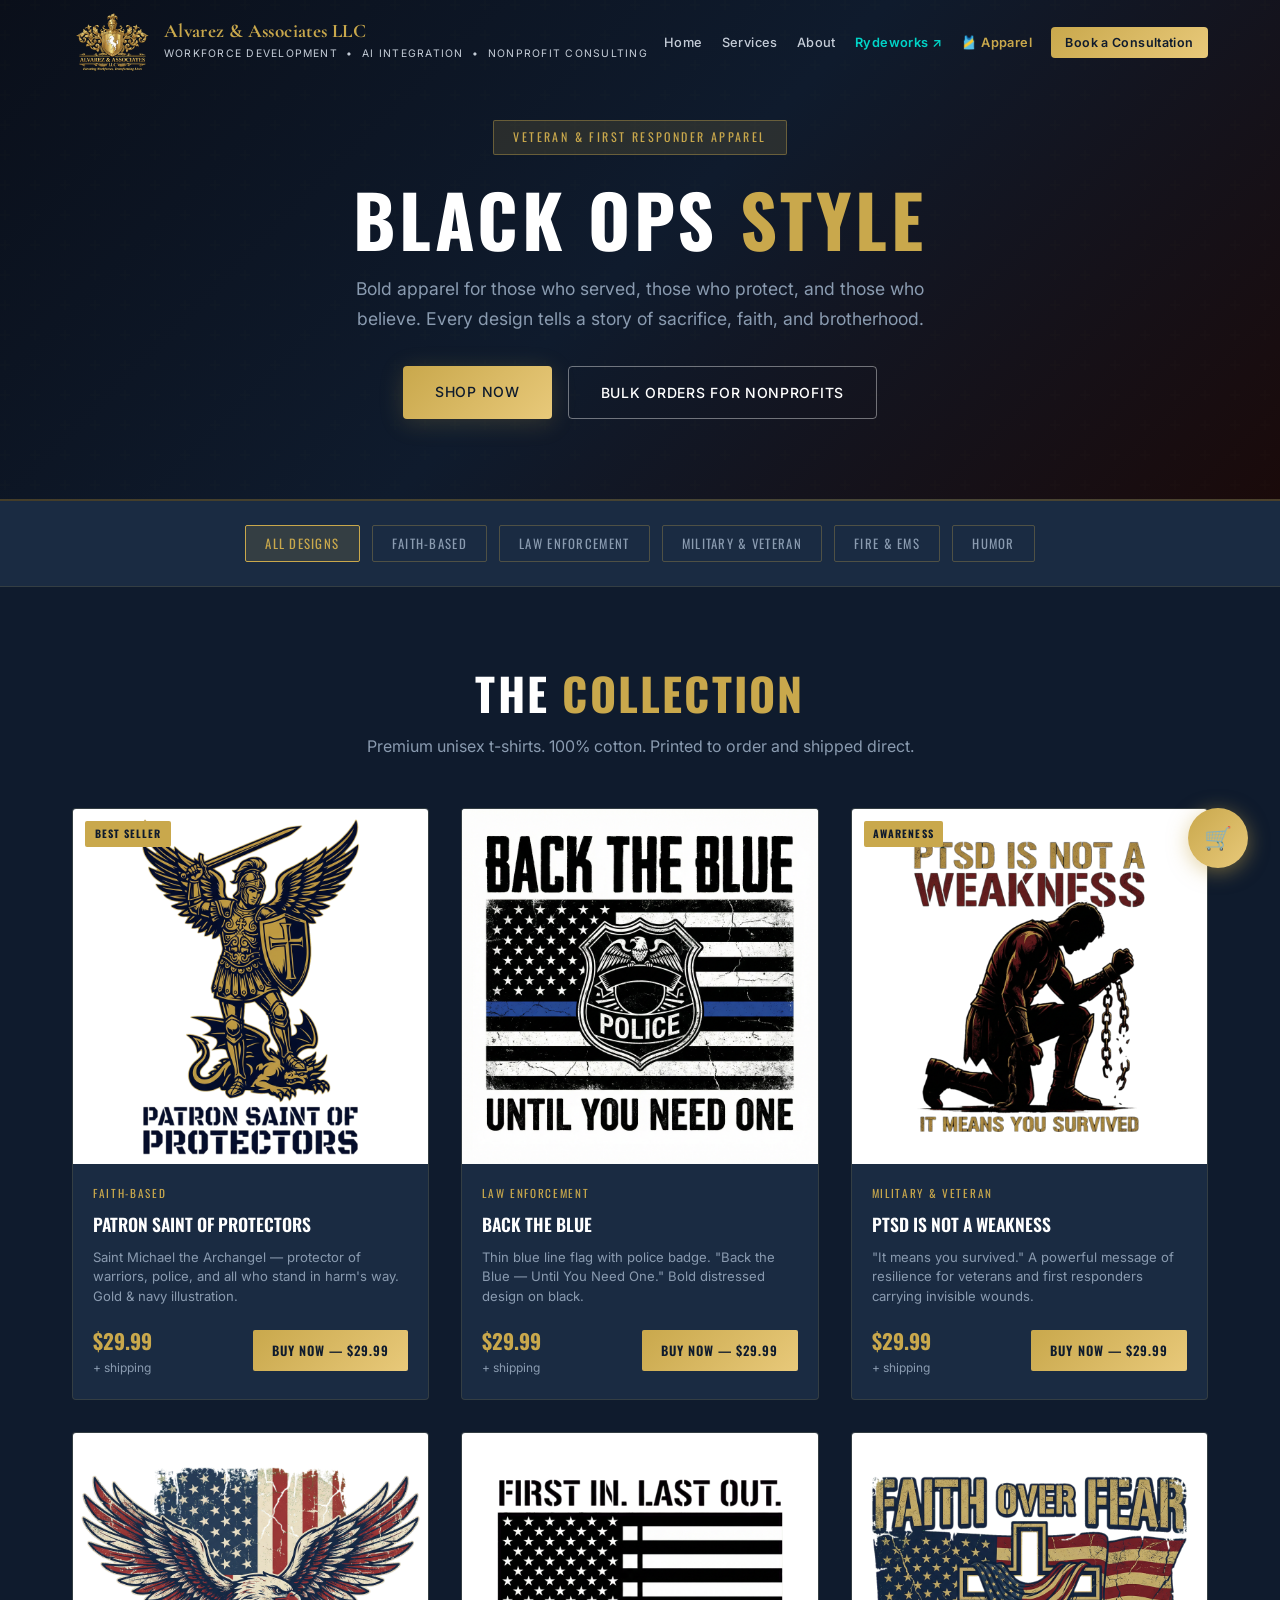
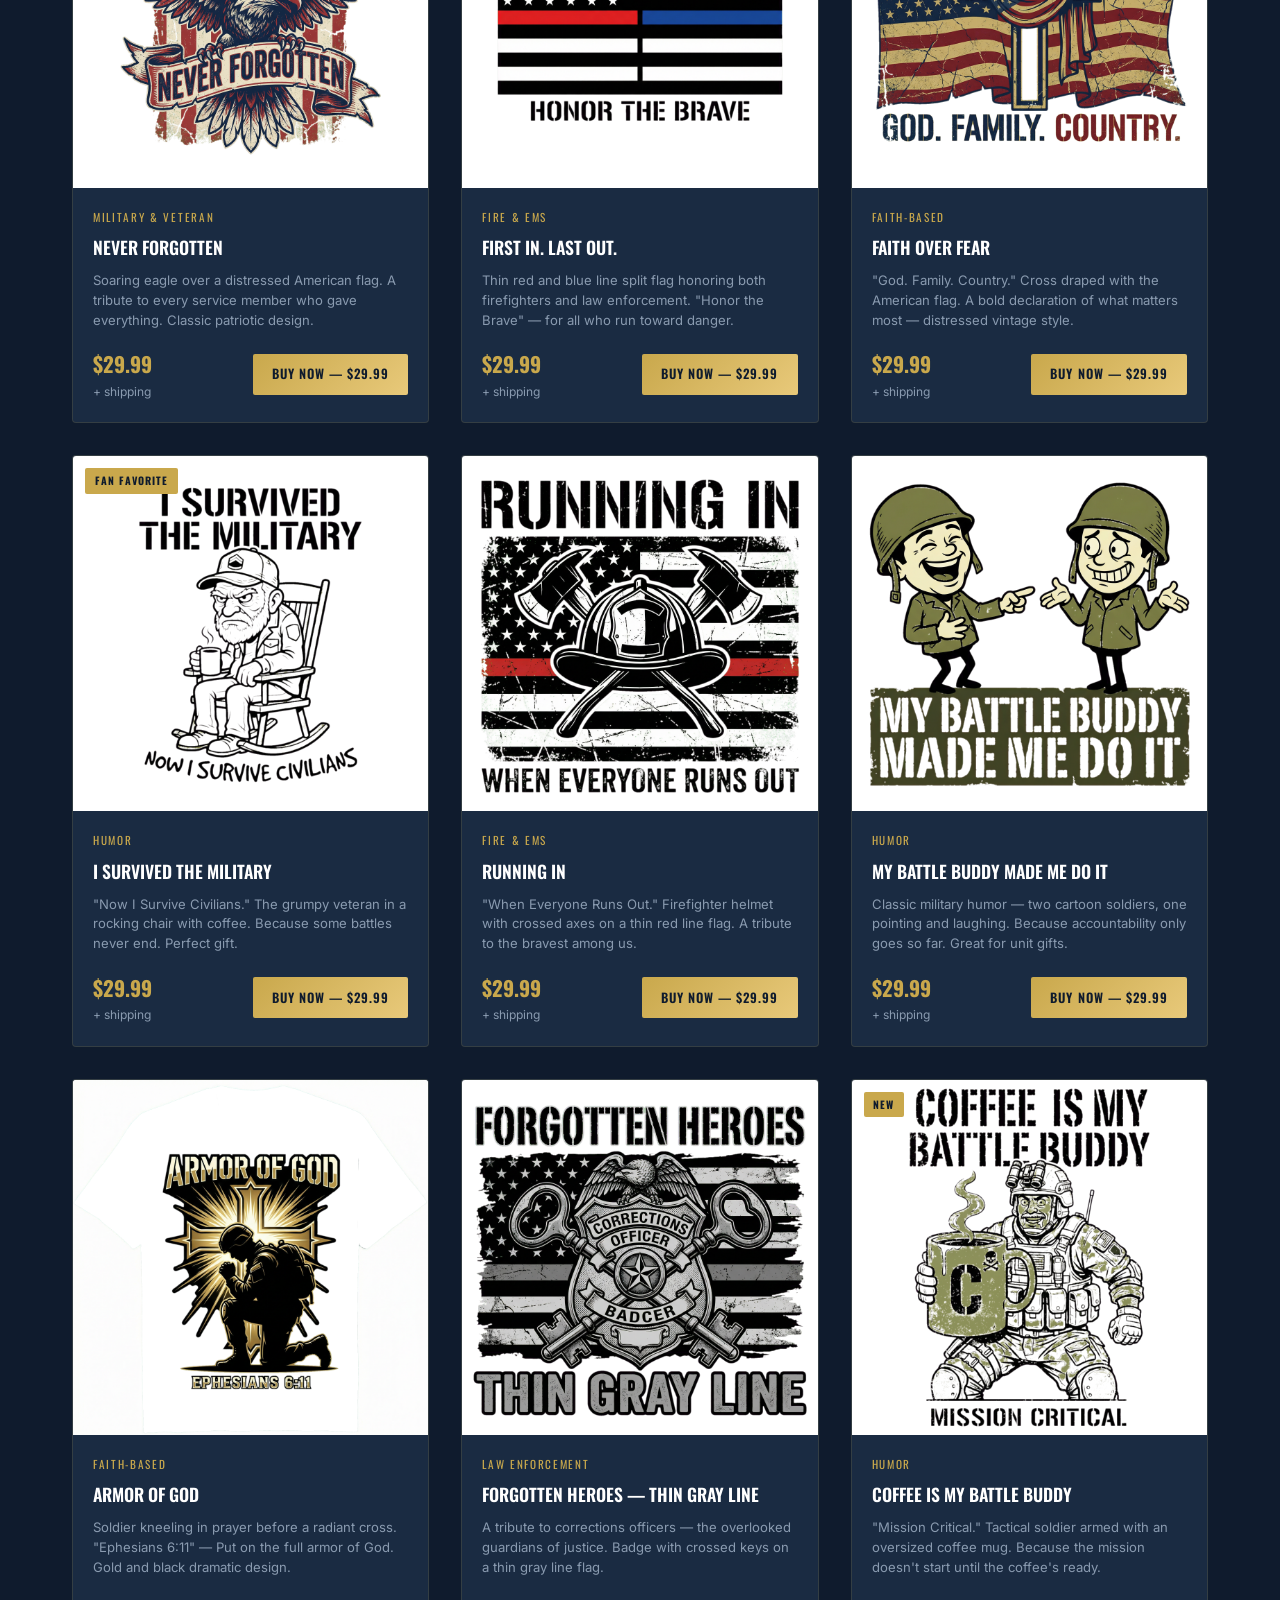
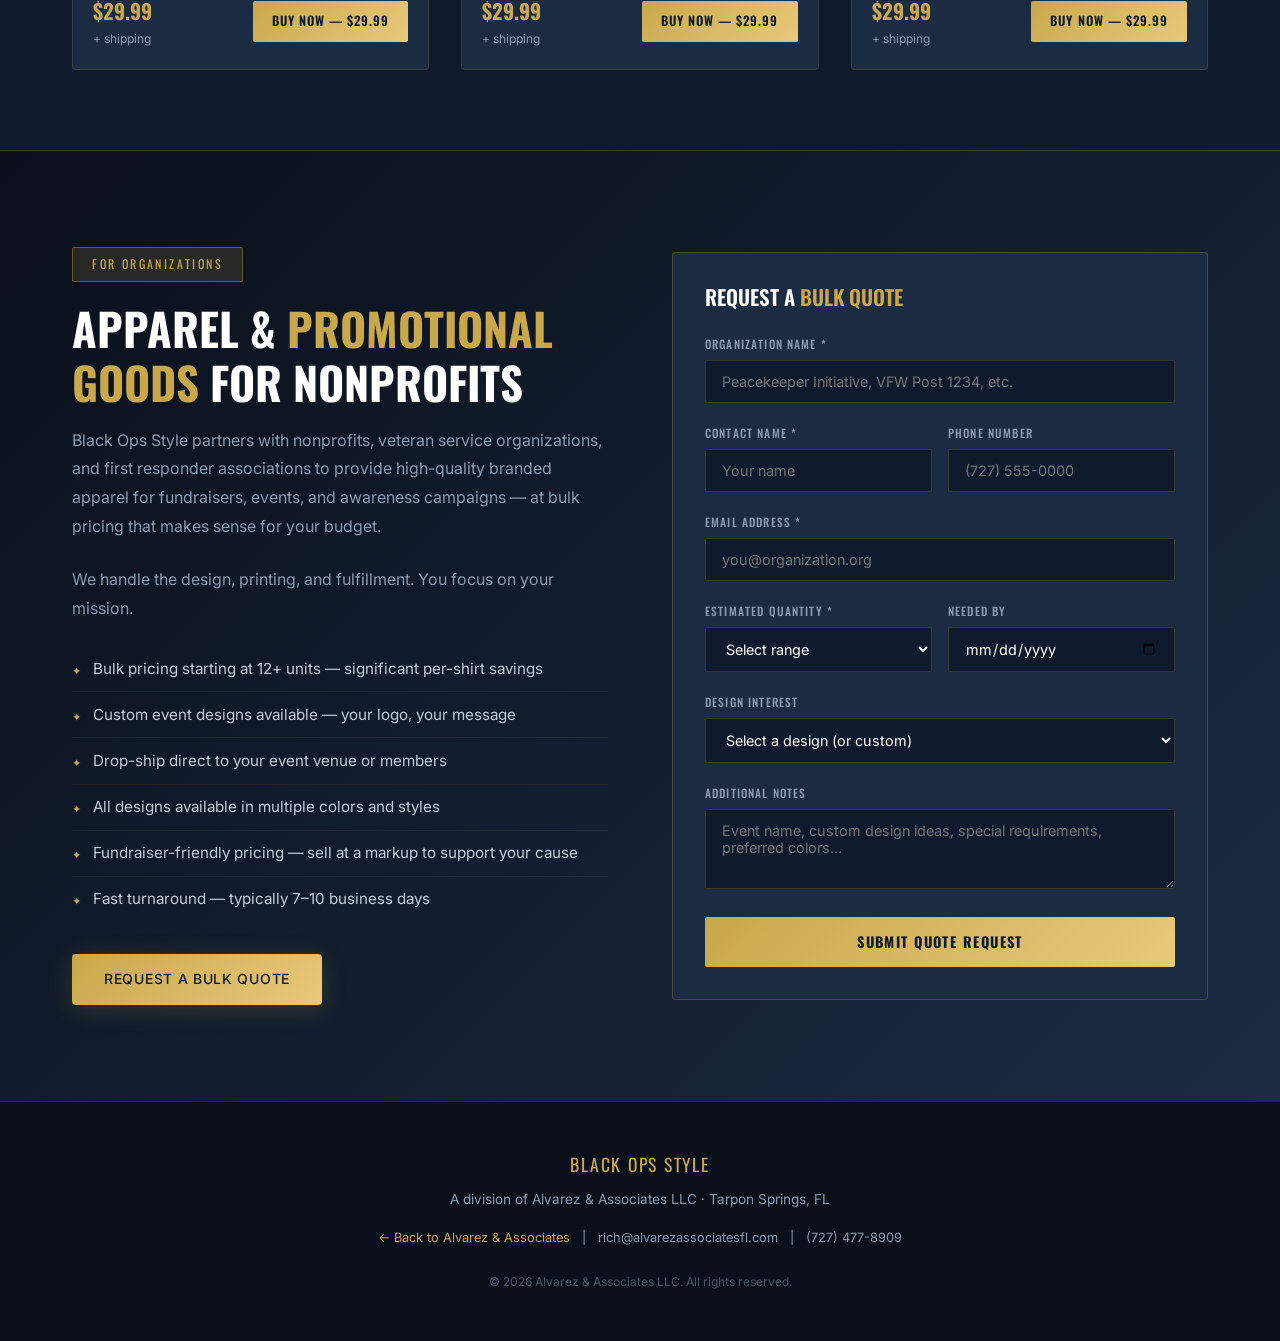
==== commit 5eec2605: "Wire Stripe payment links into apparel store — all 12 products live in test mode" ====
--- a/apparel.html
+++ b/apparel.html
@@ -751,7 +751,7 @@
             <div class="product-desc">Saint Michael the Archangel — protector of warriors, police, and all who stand in harm's way. Gold &amp; navy illustration.</div>
             <div class="product-footer">
               <div class="product-price">$29.99 <span>+ shipping</span></div>
-              <button class="btn-add" onclick="openModal('Patron Saint of Protectors', 29.99, 'apparel-images/st-michael.png')">Select Size</button>
+              <a class="btn-add" href="https://buy.stripe.com/test_7sY6oI29D1pW0e11zl0sU00" target="_blank">Buy Now — $29.99</a>
             </div>
           </div>
         </div>
@@ -767,7 +767,7 @@
             <div class="product-desc">Thin blue line flag with police badge. "Back the Blue — Until You Need One." Bold distressed design on black.</div>
             <div class="product-footer">
               <div class="product-price">$29.99 <span>+ shipping</span></div>
-              <button class="btn-add" onclick="openModal('Back the Blue', 29.99, 'apparel-images/back-the-blue.png')">Select Size</button>
+              <a class="btn-add" href="https://buy.stripe.com/test_dRmbJ229D2u09OB3Ht0sU01" target="_blank">Buy Now — $29.99</a>
             </div>
           </div>
         </div>
@@ -784,7 +784,7 @@
             <div class="product-desc">"It means you survived." A powerful message of resilience for veterans and first responders carrying invisible wounds.</div>
             <div class="product-footer">
               <div class="product-price">$29.99 <span>+ shipping</span></div>
-              <button class="btn-add" onclick="openModal('PTSD Is Not a Weakness', 29.99, 'apparel-images/ptsd-strength.png')">Select Size</button>
+              <a class="btn-add" href="https://buy.stripe.com/test_aFaaEY8y10lSd0Na5R0sU02" target="_blank">Buy Now — $29.99</a>
             </div>
           </div>
         </div>
@@ -800,7 +800,7 @@
             <div class="product-desc">Soaring eagle over a distressed American flag. A tribute to every service member who gave everything. Classic patriotic design.</div>
             <div class="product-footer">
               <div class="product-price">$29.99 <span>+ shipping</span></div>
-              <button class="btn-add" onclick="openModal('Never Forgotten', 29.99, 'apparel-images/never-forgotten.png')">Select Size</button>
+              <a class="btn-add" href="https://buy.stripe.com/test_eVq3cw5lP8So3qd0vh0sU03" target="_blank">Buy Now — $29.99</a>
             </div>
           </div>
         </div>
@@ -816,7 +816,7 @@
             <div class="product-desc">Thin red and blue line split flag honoring both firefighters and law enforcement. "Honor the Brave" — for all who run toward danger.</div>
             <div class="product-footer">
               <div class="product-price">$29.99 <span>+ shipping</span></div>
-              <button class="btn-add" onclick="openModal('First In. Last Out.', 29.99, 'apparel-images/first-responder.png')">Select Size</button>
+              <a class="btn-add" href="https://buy.stripe.com/test_dRm5kEeWp0lSgcZcdZ0sU04" target="_blank">Buy Now — $29.99</a>
             </div>
           </div>
         </div>
@@ -832,7 +832,7 @@
             <div class="product-desc">"God. Family. Country." Cross draped with the American flag. A bold declaration of what matters most — distressed vintage style.</div>
             <div class="product-footer">
               <div class="product-price">$29.99 <span>+ shipping</span></div>
-              <button class="btn-add" onclick="openModal('Faith Over Fear', 29.99, 'apparel-images/god-guns-glory.png')">Select Size</button>
+              <a class="btn-add" href="https://buy.stripe.com/test_5kQ00k01v3y4e4R7XJ0sU05" target="_blank">Buy Now — $29.99</a>
             </div>
           </div>
         </div>
@@ -849,7 +849,7 @@
             <div class="product-desc">"Now I Survive Civilians." The grumpy veteran in a rocking chair with coffee. Because some battles never end. Perfect gift.</div>
             <div class="product-footer">
               <div class="product-price">$29.99 <span>+ shipping</span></div>
-              <button class="btn-add" onclick="openModal('I Survived the Military', 29.99, 'apparel-images/veteran-humor.png')">Select Size</button>
+              <a class="btn-add" href="https://buy.stripe.com/test_00w14o8y1fgM9OBguf0sU06" target="_blank">Buy Now — $29.99</a>
             </div>
           </div>
         </div>
@@ -865,7 +865,7 @@
             <div class="product-desc">"When Everyone Runs Out." Firefighter helmet with crossed axes on a thin red line flag. A tribute to the bravest among us.</div>
             <div class="product-footer">
               <div class="product-price">$29.99 <span>+ shipping</span></div>
-              <button class="btn-add" onclick="openModal('Running In', 29.99, 'apparel-images/thin-red-line.png')">Select Size</button>
+              <a class="btn-add" href="https://buy.stripe.com/test_fZubJ2bKdecIgcZdi30sU07" target="_blank">Buy Now — $29.99</a>
             </div>
           </div>
         </div>
@@ -881,7 +881,7 @@
             <div class="product-desc">Classic military humor — two cartoon soldiers, one pointing and laughing. Because accountability only goes so far. Great for unit gifts.</div>
             <div class="product-footer">
               <div class="product-price">$29.99 <span>+ shipping</span></div>
-              <button class="btn-add" onclick="openModal('My Battle Buddy Made Me Do It', 29.99, 'apparel-images/battle-buddy.png')">Select Size</button>
+              <a class="btn-add" href="https://buy.stripe.com/test_bJecN66pT9Ws4uhguf0sU08" target="_blank">Buy Now — $29.99</a>
             </div>
           </div>
         </div>
@@ -897,7 +897,7 @@
             <div class="product-desc">Soldier kneeling in prayer before a radiant cross. "Ephesians 6:11" — Put on the full armor of God. Gold and black dramatic design.</div>
             <div class="product-footer">
               <div class="product-price">$29.99 <span>+ shipping</span></div>
-              <button class="btn-add" onclick="openModal('Armor of God', 29.99, 'apparel-images/warrior-faith.png')">Select Size</button>
+              <a class="btn-add" href="https://buy.stripe.com/test_14A3cw15zecIf8VcdZ0sU09" target="_blank">Buy Now — $29.99</a>
             </div>
           </div>
         </div>
@@ -913,7 +913,7 @@
             <div class="product-desc">A tribute to corrections officers — the overlooked guardians of justice. Badge with crossed keys on a thin gray line flag.</div>
             <div class="product-footer">
               <div class="product-price">$29.99 <span>+ shipping</span></div>
-              <button class="btn-add" onclick="openModal('Forgotten Heroes — Thin Gray Line', 29.99, 'apparel-images/corrections-officer.png')">Select Size</button>
+              <a class="btn-add" href="https://buy.stripe.com/test_fZu3cw7tX2u09OB2Dp0sU0a" target="_blank">Buy Now — $29.99</a>
             </div>
           </div>
         </div>
@@ -930,7 +930,7 @@
             <div class="product-desc">"Mission Critical." Tactical soldier armed with an oversized coffee mug. Because the mission doesn't start until the coffee's ready.</div>
             <div class="product-footer">
               <div class="product-price">$29.99 <span>+ shipping</span></div>
-              <button class="btn-add" onclick="openModal('Coffee Is My Battle Buddy', 29.99, 'apparel-images/coffee-is-ops.png')">Select Size</button>
+              <a class="btn-add" href="https://buy.stripe.com/test_5kQ7sMeWp9Ws2m97XJ0sU0b" target="_blank">Buy Now — $29.99</a>
             </div>
           </div>
         </div>
